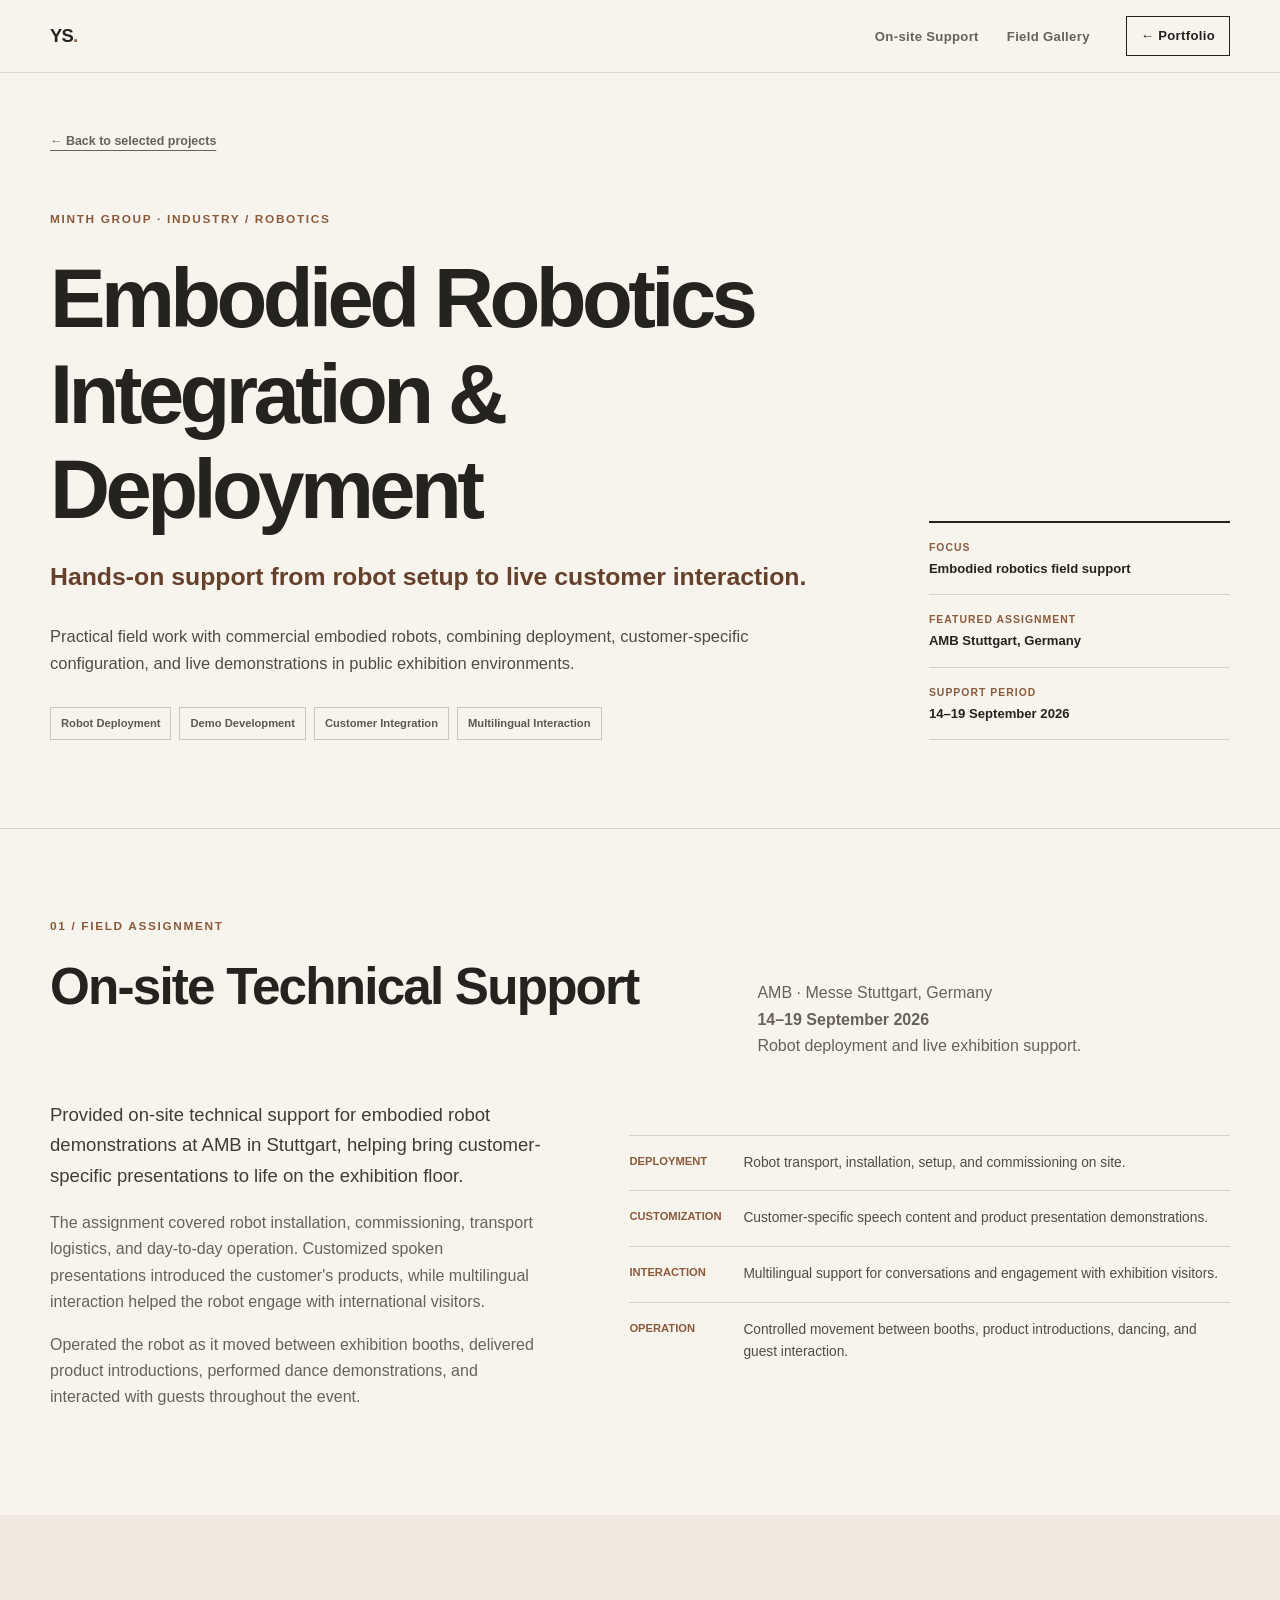
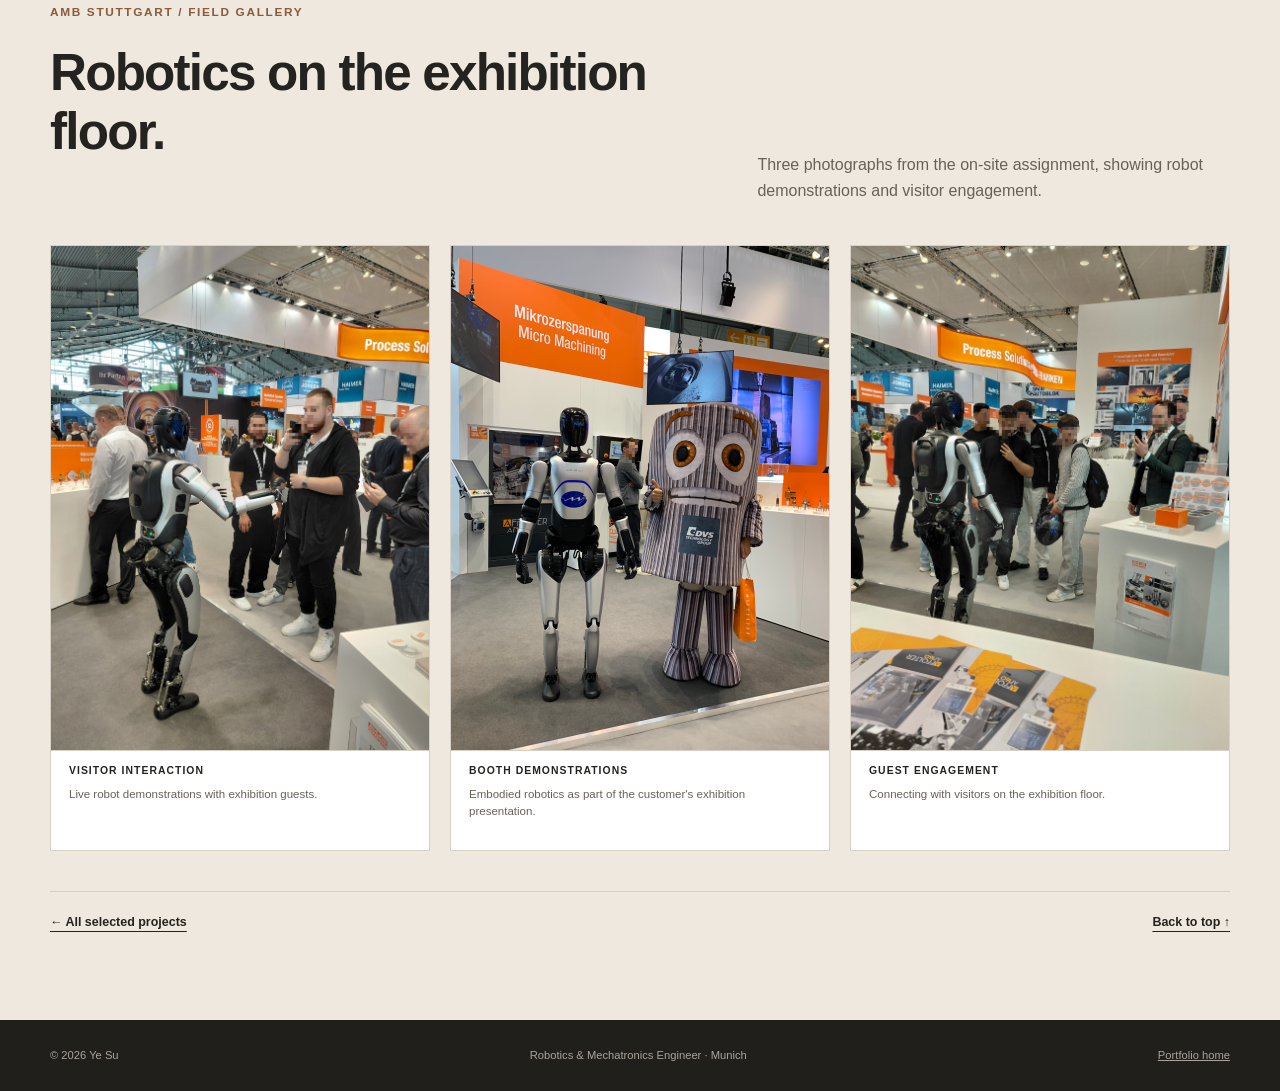
==== projects/embodied-robotics.html @ 5e982e30 "Add AMB Stuttgart robotics field support case study" ====
<!doctype html>
<html lang="en">
<head>
  <meta charset="utf-8">
  <meta name="viewport" content="width=device-width, initial-scale=1">
  <meta name="description" content="Ye Su's embodied robotics field work: on-site technical support at AMB Stuttgart, 14–19 September 2026, including robot setup, customized speech demonstrations, and multilingual visitor interaction.">
  <meta name="author" content="Ye Su">
  <meta name="theme-color" content="#f7f4ee">
  <meta property="og:title" content="Embodied Robotics Integration &amp; Deployment — Ye Su">
  <meta property="og:description" content="On-site technical support, customer-specific demonstrations, and multilingual visitor interaction at AMB Stuttgart 2026.">
  <meta property="og:type" content="article">
  <meta property="og:url" content="https://philippsu.github.io/projects/embodied-robotics.html">
  <meta property="og:image" content="https://philippsu.github.io/assets/projects/embodied-robotics/amb-visitor-interaction.jpg">
  <title>Embodied Robotics Integration &amp; Deployment — Ye Su</title>
  <link rel="stylesheet" href="../assets/css/style.css">
</head>
<body class="case-study robotics-study">
  <a class="skip-link" href="#main-content">Skip to main content</a>
  <header class="site-header">
    <div class="container nav-wrap">
      <a class="wordmark" href="../index.html" aria-label="Ye Su, home">YS<span>.</span></a>
      <nav aria-label="Project navigation"><ul class="nav-list case-nav">
        <li><a href="#on-site-support">On-site Support</a></li>
        <li><a href="#field-gallery">Field Gallery</a></li>
      </ul></nav>
      <a class="nav-cv back-link" href="../index.html#projects">← Portfolio</a>
    </div>
  </header>
  <main id="main-content">
    <section class="case-hero" id="top" aria-labelledby="case-title">
      <div class="container">
        <a class="case-back" href="../index.html#projects">← Back to selected projects</a>
        <div class="case-hero-grid">
          <div class="case-title-block">
            <p class="eyebrow">MINTH Group · Industry / Robotics</p>
            <h1 id="case-title">Embodied Robotics Integration &amp; Deployment</h1>
            <p class="case-subtitle">Hands-on support from robot setup to live customer interaction.</p>
            <p class="case-lede">Practical field work with commercial embodied robots, combining deployment, customer-specific configuration, and live demonstrations in public exhibition environments.</p>
            <ul class="case-tags" aria-label="Project disciplines"><li>Robot Deployment</li><li>Demo Development</li><li>Customer Integration</li><li>Multilingual Interaction</li></ul>
          </div>
          <dl class="case-meta">
            <div><dt>Focus</dt><dd>Embodied robotics field support</dd></div>
            <div><dt>Featured assignment</dt><dd>AMB Stuttgart, Germany</dd></div>
            <div><dt>Support period</dt><dd>14–19 September 2026</dd></div>
          </dl>
        </div>
      </div>
    </section>

    <!-- Add future field-work case sections here as further assignments are documented. -->
    <section class="case-section" id="on-site-support" aria-labelledby="support-title">
      <div class="container">
        <header class="case-section-heading">
          <div><p class="section-index">01 / Field Assignment</p><h2 id="support-title">On-site Technical Support</h2></div>
          <p>AMB · Messe Stuttgart, Germany<br><strong>14–19 September 2026</strong><br>Robot deployment and live exhibition support.</p>
        </header>
        <div class="case-two-column">
          <div class="case-copy">
            <p class="lead">Provided on-site technical support for embodied robot demonstrations at AMB in Stuttgart, helping bring customer-specific presentations to life on the exhibition floor.</p>
            <p>The assignment covered robot installation, commissioning, transport logistics, and day-to-day operation. Customized spoken presentations introduced the customer's products, while multilingual interaction helped the robot engage with international visitors.</p>
            <p>Operated the robot as it moved between exhibition booths, delivered product introductions, performed dance demonstrations, and interacted with guests throughout the event.</p>
          </div>
          <dl class="architecture-list robotics-responsibilities">
            <div><dt>Deployment</dt><dd>Robot transport, installation, setup, and commissioning on site.</dd></div>
            <div><dt>Customization</dt><dd>Customer-specific speech content and product presentation demonstrations.</dd></div>
            <div><dt>Interaction</dt><dd>Multilingual support for conversations and engagement with exhibition visitors.</dd></div>
            <div><dt>Operation</dt><dd>Controlled movement between booths, product introductions, dancing, and guest interaction.</dd></div>
          </dl>
        </div>
      </div>
    </section>

    <section class="case-section case-tinted" id="field-gallery" aria-labelledby="gallery-title">
      <div class="container">
        <header class="case-section-heading">
          <div><p class="section-index">AMB Stuttgart / Field Gallery</p><h2 id="gallery-title">Robotics on the exhibition floor.</h2></div>
          <p>Three photographs from the on-site assignment, showing robot demonstrations and visitor engagement.</p>
        </header>
        <div class="robotics-gallery">
          <figure class="case-image"><a href="../assets/projects/embodied-robotics/amb-visitor-interaction.jpg" aria-label="View full-size photograph of robot interaction with exhibition visitors"><img src="../assets/projects/embodied-robotics/amb-visitor-interaction.jpg" alt="Humanoid robot interacting with visitors at the AMB exhibition booth" width="3060" height="4080" loading="lazy"></a><figcaption><span>Visitor interaction</span>Live robot demonstrations with exhibition guests.</figcaption></figure>
          <figure class="case-image"><a href="../assets/projects/embodied-robotics/amb-booth-demo.jpg" aria-label="View full-size photograph of robot and exhibition mascot"><img src="../assets/projects/embodied-robotics/amb-booth-demo.jpg" alt="Humanoid robot alongside an exhibition mascot at the customer's booth" width="3024" height="4032" loading="lazy"></a><figcaption><span>Booth demonstrations</span>Embodied robotics as part of the customer's exhibition presentation.</figcaption></figure>
          <figure class="case-image"><a href="../assets/projects/embodied-robotics/amb-multilingual-interaction.jpg" aria-label="View full-size photograph of visitors gathered around the robot"><img src="../assets/projects/embodied-robotics/amb-multilingual-interaction.jpg" alt="Exhibition visitors gathered around a humanoid robot during an on-site demonstration" width="3060" height="4080" loading="lazy"></a><figcaption><span>Guest engagement</span>Connecting with visitors on the exhibition floor.</figcaption></figure>
        </div>
        <nav class="project-footer-nav" aria-label="Portfolio navigation"><a href="../index.html#projects">← All selected projects</a><a href="#top">Back to top ↑</a></nav>
      </div>
    </section>
  </main>
  <footer><div class="container"><p>© 2026 Ye Su</p><p>Robotics &amp; Mechatronics Engineer · Munich</p><a href="../index.html">Portfolio home</a></div></footer>
</body>
</html>
---- assets/css/style.css ----
:root{--paper:#f7f4ee;--tint:#eee8de;--ink:#25231f;--muted:#686159;--line:#d8d0c5;--accent:#8a5a3b;--accent-dark:#65402b;--dark:#282723;--white:#fffdf9;--max:1180px}
*{box-sizing:border-box}html{scroll-behavior:smooth}body{margin:0;background:var(--paper);color:var(--ink);font-family:Inter,ui-sans-serif,-apple-system,BlinkMacSystemFont,"Segoe UI",sans-serif;font-size:16px;line-height:1.65;-webkit-font-smoothing:antialiased}a{color:inherit}h1,h2,h3,p{margin-top:0}h1,h2,h3{line-height:1.15}h1,h2{letter-spacing:-.035em}.container{width:min(calc(100% - 48px),var(--max));margin-inline:auto}.skip-link{position:fixed;top:8px;left:8px;z-index:100;padding:10px 14px;background:var(--ink);color:#fff;transform:translateY(-150%)}.skip-link:focus{transform:none}.visually-hidden{position:absolute;width:1px;height:1px;padding:0;margin:-1px;overflow:hidden;clip:rect(0,0,0,0);white-space:nowrap;border:0}
.site-header{position:sticky;top:0;z-index:20;background:rgba(247,244,238,.94);border-bottom:1px solid rgba(216,208,197,.8);backdrop-filter:blur(12px)}.nav-wrap{min-height:72px;display:flex;align-items:center;gap:36px}.wordmark{font-weight:800;font-size:1.15rem;text-decoration:none;letter-spacing:-.04em}.wordmark span{color:var(--accent)}.nav-wrap nav{margin-left:auto}.nav-list{display:flex;gap:28px;margin:0;padding:0;list-style:none}.nav-list a,.nav-cv{font-size:.82rem;font-weight:650;text-decoration:none;letter-spacing:.025em}.nav-list a{color:var(--muted)}.nav-list a:hover,.nav-list a:focus-visible{color:var(--accent)}.nav-cv{padding:8px 14px;border:1px solid var(--ink)}.nav-cv:hover,.nav-cv:focus-visible{background:var(--ink);color:var(--white)}
.hero{padding:104px 0 94px;border-bottom:1px solid var(--line)}.hero-grid{display:grid;grid-template-columns:minmax(0,1.55fr) minmax(300px,.65fr);gap:80px;align-items:end}.eyebrow,.section-index{margin-bottom:22px;color:var(--accent);font-size:.74rem;font-weight:750;letter-spacing:.14em;text-transform:uppercase}.hero h1{margin-bottom:2px;font-size:clamp(4rem,8vw,7rem);font-weight:720}.hero-role{margin-bottom:22px;font-size:clamp(1.35rem,2.4vw,2rem);font-weight:520;letter-spacing:-.025em}.hero-topics{max-width:780px;margin-bottom:32px;color:var(--accent-dark);font-size:.92rem;font-weight:700}.hero-topics span{margin-inline:6px;color:#ad9f91}.hero-summary{max-width:775px;margin-bottom:15px;color:#49443e;font-size:1.03rem}.hero-summary.secondary{color:var(--muted)}.hero-actions{display:flex;align-items:center;flex-wrap:wrap;gap:12px 18px;margin-top:36px}.button{display:inline-flex;min-height:46px;align-items:center;padding:10px 18px;border:1px solid var(--ink);font-size:.85rem;font-weight:700;text-decoration:none;transition:.2s}.button:hover,.button:focus-visible{transform:translateY(-2px)}.button.primary{background:var(--ink);color:var(--white)}.button.primary:hover{background:var(--accent-dark);border-color:var(--accent-dark)}.text-link{color:var(--muted);font-size:.83rem;font-weight:700;text-underline-offset:5px}.text-link:hover{color:var(--accent)}
.hero-panel{padding:28px;background:var(--tint);border-top:3px solid var(--accent)}.panel-label{padding-bottom:14px;border-bottom:1px solid var(--line);color:var(--muted);font-size:.7rem;font-weight:750;letter-spacing:.12em;text-transform:uppercase}.focus-diagram{display:flex;align-items:center;justify-content:center;margin:32px 0 28px}.focus-node{width:86px;aspect-ratio:1;display:grid;place-items:center;padding:8px;border:1px solid #a99b8d;border-radius:50%;text-align:center;font-size:.68rem;font-weight:750;line-height:1.25;text-transform:uppercase}.focus-node.active{border-color:var(--accent);background:var(--accent);color:var(--white)}.focus-diagram i{width:20px;height:1px;background:#a99b8d}.hero-panel>p{color:var(--muted);font-size:.85rem}.quick-facts{margin:28px 0 0}.quick-facts div{display:grid;grid-template-columns:75px 1fr;padding:9px 0;border-top:1px solid var(--line);font-size:.76rem}.quick-facts dt{color:var(--muted)}.quick-facts dd{margin:0;font-weight:700}
.section{padding:100px 0}.tinted{background:var(--tint)}.split{display:grid;grid-template-columns:.8fr 1.2fr;gap:90px}.section h2,.contact h2{max-width:780px;margin-bottom:0;font-size:clamp(2rem,4vw,3.4rem);font-weight:650}.about-copy{max-width:680px}.about-copy p{margin-bottom:20px;color:#4d4841;font-size:1.1rem}.section-heading{display:grid;grid-template-columns:1.3fr .7fr;gap:60px;align-items:end;margin-bottom:52px}.section-heading>p{max-width:440px;margin-bottom:2px;color:var(--muted)}
.project-list{border-top:1px solid var(--line)}.project-card{display:grid;grid-template-columns:50px minmax(0,1.25fr) minmax(230px,.55fr);gap:28px;padding:42px 0;border-bottom:1px solid var(--line)}.project-number{color:var(--accent);font-family:ui-monospace,monospace;font-size:.75rem}.project-meta{display:flex;flex-wrap:wrap;gap:7px 18px;margin-bottom:17px;color:var(--muted);font-size:.72rem;font-weight:700;letter-spacing:.045em;text-transform:uppercase}.project-meta b{color:var(--accent-dark)}.project-meta b:before{content:"";display:inline-block;width:6px;height:6px;margin:0 7px 1px 0;border-radius:50%;background:var(--accent)}.project-card h3{max-width:690px;margin-bottom:18px;font-size:clamp(1.45rem,2.5vw,2rem);font-weight:650;letter-spacing:-.025em}.project-body>p:not(.project-meta):not(.platforms){max-width:720px;margin-bottom:12px;color:#575149;font-size:.92rem}.tags{display:flex;flex-wrap:wrap;gap:7px;margin:22px 0 24px;padding:0;list-style:none}.tags li{padding:4px 9px;border:1px solid #cfc5b9;color:#62594f;font-size:.68rem;font-weight:650}.platforms{margin-top:18px;color:var(--muted);font-size:.78rem}.platforms b{margin-right:8px;color:var(--ink);text-transform:uppercase}.project-link{display:inline-flex;align-items:center;gap:12px;color:#776f65;font-size:.78rem;font-weight:750;text-transform:uppercase}.project-link small{color:#988d81;font-size:.62rem;font-weight:550;text-transform:none}.project-visual{min-height:230px;align-self:stretch;display:flex;flex-direction:column;justify-content:flex-end;padding:22px;overflow:hidden;position:relative;background:#dad1c5;border:1px solid #cfc5b8}.project-visual:before,.project-visual:after{content:"";position:absolute;border:1px solid rgba(138,90,59,.35)}.ultrasound:before{width:180px;height:180px;top:-70px;right:-45px;border-radius:50%}.ultrasound:after{width:90px;height:140px;top:35px;right:50px;border-radius:50% 50% 35% 35%;transform:rotate(18deg)}.gripper:before{width:130px;height:130px;top:34px;right:40px;transform:rotate(45deg)}.gripper:after{width:56px;height:170px;top:-20px;right:82px;border-width:0 1px}.embodied:before{width:105px;height:160px;top:22px;right:55px;border-radius:50px 50px 18px 18px}.embodied:after{width:155px;height:50px;top:90px;right:31px;border-width:1px 0}.project-visual span,.project-visual small{z-index:1}.project-visual span{font-size:.68rem;font-weight:750;letter-spacing:.1em;text-transform:uppercase}.project-visual small{color:var(--muted)}.project-visual-image{padding:0;background:#fff;text-decoration:none;transition:border-color .2s,transform .2s}.project-visual-image:before,.project-visual-image:after{display:none}.project-visual-image img{position:absolute;inset:0 0 58px;width:100%;height:calc(100% - 58px);padding:8px 12px;object-fit:contain;background:#fff}.project-visual-image span,.project-visual-image small{width:100%;padding-inline:16px;background:#dad1c5}.project-visual-image span{padding-top:10px}.project-visual-image small{padding-bottom:10px}.project-visual-image:hover,.project-visual-image:focus-visible{border-color:var(--accent);transform:translateY(-2px)}.project-visual-static{transition:none}.project-visual-static:hover{border-color:#cfc5b8;transform:none}
.project-visual-slideshow img{opacity:0;animation:project-visual-cycle 10s infinite}.project-visual-slideshow img:first-of-type{opacity:1}.project-visual-slideshow img:nth-of-type(2){animation-delay:5s}@keyframes project-visual-cycle{0%,45%,100%{opacity:1}50%,95%{opacity:0}}@media(prefers-reduced-motion:reduce){.project-visual-slideshow img{animation:none;opacity:0}.project-visual-slideshow img:first-of-type{opacity:1}}
.timeline{margin-top:48px;border-top:1px solid var(--line)}.timeline article{display:grid;grid-template-columns:230px 1fr;gap:46px;padding:38px 0;border-bottom:1px solid var(--line)}.timeline time,.publication time{color:var(--accent);font-family:ui-monospace,monospace;font-size:.75rem}.timeline .org{margin-bottom:7px;color:var(--muted);font-size:.78rem;font-weight:750;letter-spacing:.04em;text-transform:uppercase}.timeline h3{margin-bottom:5px;font-size:1.35rem}.timeline .location{color:var(--muted);font-size:.78rem}.timeline article div>p:last-child{max-width:780px;margin-bottom:0;color:#575149}
.dark{background:var(--dark);color:var(--white)}.dark .section-index{color:#c79672}.dark .section-heading>p{color:#c9c2b8}.research-grid{display:grid;grid-template-columns:1fr 1fr .8fr;gap:16px}.research-grid article{min-height:300px;display:flex;flex-direction:column;padding:28px;border:1px solid #4b4943;background:#302f2a}.research-grid article>span{color:#c79672;font-family:ui-monospace,monospace;font-size:.76rem;font-weight:700;letter-spacing:.1em}.research-grid h3{margin:auto 0 14px;font-size:1.5rem}.research-grid p{color:#c9c2b8;font-size:.88rem}.research-grid ul{display:flex;flex-wrap:wrap;gap:5px 12px;margin:10px 0 0;padding:15px 0 0;border-top:1px solid #4b4943;list-style:none;color:#c79672;font-size:.67rem}.research-grid small{margin-top:14px;color:#9e988f}
.research-grid{grid-template-columns:repeat(3,1fr)}.research-grid article{min-height:340px}.research-grid .research-institution{min-height:48px;margin:9px 0 30px;color:#9e988f;font-size:.68rem;line-height:1.45}.research-grid h3{margin:0 0 14px}.research-grid ul{margin-top:auto}
.publication{display:grid;grid-template-columns:70px 1fr;gap:26px;padding-top:25px;border-top:2px solid var(--ink)}.publication p{margin-bottom:8px;color:var(--muted)}.publication h3{max-width:700px;margin-bottom:12px;font-size:1.45rem;font-weight:600}.publication a{color:var(--accent-dark);font-size:.85rem;font-weight:700;text-underline-offset:5px}.skills-grid{display:grid;grid-template-columns:repeat(2,1fr);margin-top:48px;border-top:1px solid var(--line);border-left:1px solid var(--line)}.skills-grid article{min-height:180px;padding:28px;border-right:1px solid var(--line);border-bottom:1px solid var(--line)}.skills-grid h3{margin-bottom:20px;color:var(--accent-dark);font-size:.92rem}.skills-grid p{max-width:470px;margin:0;color:#5d564e;font-size:.9rem;line-height:1.9}
.education-list{border-top:1px solid var(--line)}.education-list article{display:grid;grid-template-columns:145px 1fr;gap:22px;padding:28px 0;border-bottom:1px solid var(--line)}.education-list time{color:var(--accent);font-family:ui-monospace,monospace;font-size:.74rem}.education-list h3{margin-bottom:5px;font-size:1.1rem}.education-list p{margin:0;color:var(--muted);font-size:.85rem}.additional{padding-top:0}.additional-grid{display:grid;grid-template-columns:repeat(3,1fr);gap:24px}.additional-grid article{padding-top:24px;border-top:2px solid var(--ink)}.additional-grid h3{font-size:1rem}.additional-grid dl{margin:0}.additional-grid dl div{display:flex;justify-content:space-between;gap:20px;padding:8px 0;border-bottom:1px solid var(--line);font-size:.79rem}.additional-grid dd{margin:0;color:var(--muted);text-align:right}.additional-grid ul{margin:0;padding-left:18px;color:var(--muted);font-size:.82rem}.additional-grid li+li{margin-top:10px}.additional-grid p{color:var(--muted);font-size:.85rem}.additional-grid .activity-item+.activity-item{margin-top:18px}.additional-grid b{color:var(--accent-dark)}
.life-gallery{padding:18px 0 100px;background:var(--paper)}.life-gallery-heading{display:flex;justify-content:space-between;gap:40px;align-items:flex-end;margin-bottom:34px}.life-gallery-heading h2{max-width:720px;margin:0;font-size:clamp(1.8rem,3vw,2.65rem);font-weight:650;letter-spacing:-.035em}.gallery-controls{display:flex;flex:0 0 auto;gap:7px}.gallery-controls button{min-width:43px;height:43px;padding:0 13px;border:1px solid var(--line);background:transparent;color:var(--ink);font:inherit;font-size:.75rem;font-weight:700;cursor:pointer}.gallery-controls button:hover,.gallery-controls button:focus-visible{border-color:var(--accent);color:var(--accent-dark)}.gallery-viewport{overflow:hidden;touch-action:pan-y}.gallery-track{--gallery-gap:16px;display:flex;gap:var(--gallery-gap);will-change:transform}.gallery-slide{flex:0 0 calc((100% - (var(--gallery-gap) * 2))/3);margin:0;border:1px solid var(--line);background:#ddd5c9;overflow:hidden}.gallery-slide img{display:block;width:100%;height:300px;object-fit:cover}.gallery-slide--document img{padding:18px;object-fit:contain;background:#eee9e1}.gallery-slide figcaption{min-height:76px;padding:15px 17px;color:var(--muted);font-size:.76rem}.gallery-slide figcaption span{display:block;margin-bottom:3px;color:var(--accent-dark);font-size:.64rem;font-weight:750;letter-spacing:.08em;text-transform:uppercase}
@media(max-width:900px){.gallery-slide{flex-basis:calc((100% - var(--gallery-gap))/2)}}
@media(max-width:620px){.life-gallery{padding:0 0 70px}.life-gallery-heading{display:block;margin-bottom:24px}.gallery-controls{margin-top:22px}.gallery-slide{flex-basis:100%}.gallery-slide img{height:270px}}
.contact{padding:100px 0;background:var(--accent-dark);color:var(--white)}.contact .section-index{color:#e0b99c}.contact-grid{display:grid;grid-template-columns:1fr 1fr;gap:100px}.contact-grid>div:first-child>p:last-child{max-width:500px;margin-top:26px;color:#dbcfc6}.contact-links{border-top:1px solid rgba(255,255,255,.35)}.contact-links a{display:grid;grid-template-columns:120px 1fr 20px;gap:18px;align-items:center;padding:18px 0;border-bottom:1px solid rgba(255,255,255,.25);text-decoration:none}.contact-links a:hover strong{text-decoration:underline;text-underline-offset:5px}.contact-links span{color:#dfcbbd;font-size:.7rem;text-transform:uppercase}.contact-links strong{font-size:.9rem}.contact-links>p{margin:24px 0 0;color:#dfcbbd;font-size:.8rem}footer{padding:26px 0;background:#211f1c;color:#aaa39a}footer .container{display:flex;justify-content:space-between;gap:24px}footer p,footer a{margin:0;font-size:.7rem}
:focus-visible{outline:3px solid #c98658;outline-offset:4px}@media(prefers-reduced-motion:reduce){html{scroll-behavior:auto}*,*:before,*:after{transition-duration:.01ms!important}}
@media(max-width:900px){.nav-list{display:none}.nav-wrap nav{margin-left:auto}.hero{padding-top:76px}.hero-grid,.split,.section-heading,.contact-grid{grid-template-columns:1fr;gap:42px}.hero-panel{max-width:580px}.project-card{grid-template-columns:38px 1fr}.project-visual{grid-column:2;min-height:190px}.research-grid{grid-template-columns:1fr 1fr}.additional-grid{grid-template-columns:1fr 1fr}}
@media(max-width:620px){.container{width:min(calc(100% - 32px),var(--max))}.site-header{position:static}.nav-wrap{min-height:62px;gap:16px}.nav-cv{margin-left:auto}.hero,.section,.contact{padding:70px 0}.hero h1{font-size:3.65rem}.hero-role{font-size:1.3rem}.hero-topics{line-height:1.8}.hero-actions{align-items:stretch}.hero-actions .button{width:100%;justify-content:center}.text-link{margin:5px 6px 0 0}.focus-node{width:76px;font-size:.6rem}.section h2,.contact h2{font-size:2.25rem}.project-card{grid-template-columns:1fr;gap:16px;padding:34px 0}.project-visual{grid-column:1;min-height:175px}.timeline article{grid-template-columns:1fr;gap:14px}.research-grid,.skills-grid,.additional-grid{grid-template-columns:1fr}.research-grid .research-institution{min-height:0}.publication{grid-template-columns:1fr;gap:12px}.education-list article{grid-template-columns:1fr;gap:9px}.contact-links a{grid-template-columns:90px 1fr 18px}footer .container{flex-direction:column;gap:6px}}

/* Robotics field assignments */
.robotics-responsibilities{margin-top:0}.robotics-responsibilities div{grid-template-columns:110px 1fr}.robotics-gallery{display:grid;grid-template-columns:repeat(3,minmax(0,1fr));gap:20px}.robotics-gallery figure{min-width:0}.robotics-gallery a{display:block}.robotics-gallery a:hover img{filter:brightness(.96)}.robotics-gallery figcaption{min-height:100px}
@media(max-width:900px){.robotics-gallery{gap:12px}}
@media(max-width:620px){.robotics-gallery{grid-template-columns:1fr;gap:24px}.robotics-gallery figcaption{min-height:0}.robotics-responsibilities div{grid-template-columns:95px 1fr;gap:14px}}

/* Project case study */
.project-link.active-link{color:var(--accent-dark);text-decoration:none;transition:color .2s}.project-link.active-link:hover,.project-link.active-link:focus-visible{color:var(--ink);text-decoration:underline;text-underline-offset:5px}.case-study h2{font-size:clamp(2rem,4vw,3.35rem);font-weight:650}.case-study img{display:block;width:100%;height:auto}.back-link{white-space:nowrap}.case-back{display:inline-block;margin-bottom:58px;color:var(--muted);font-size:.78rem;font-weight:700;text-underline-offset:5px}.case-back:hover{color:var(--accent)}
.case-hero{padding:54px 0 88px;border-bottom:1px solid var(--line)}.case-hero-grid{display:grid;grid-template-columns:minmax(0,1.45fr) minmax(260px,.55fr);gap:85px;align-items:end}.case-title-block h1{max-width:900px;margin:0 0 22px;font-size:clamp(3rem,6.5vw,6.2rem);font-weight:680;letter-spacing:-.055em}.case-subtitle{max-width:850px;margin-bottom:28px;color:var(--accent-dark);font-size:clamp(1.15rem,2vw,1.55rem);font-weight:570;line-height:1.4}.case-lede{max-width:780px;color:#514b44;font-size:1.03rem}.case-tags{display:flex;flex-wrap:wrap;gap:8px;margin:30px 0 0;padding:0;list-style:none}.case-tags li{padding:6px 10px;border:1px solid #cfc5b9;color:#5e574f;font-size:.7rem;font-weight:700}.case-meta{margin:0;border-top:2px solid var(--ink)}.case-meta div{padding:16px 0;border-bottom:1px solid var(--line)}.case-meta dt{margin-bottom:3px;color:var(--accent);font-size:.65rem;font-weight:750;letter-spacing:.1em;text-transform:uppercase}.case-meta dd{margin:0;font-size:.82rem;font-weight:600;line-height:1.45}.hero-figure{margin:68px 0 0;display:grid;grid-template-columns:minmax(0,1fr) 240px;background:#fff;border:1px solid var(--line)}.hero-figure img{max-height:720px;object-fit:contain;padding:18px}.hero-figure figcaption,.case-image figcaption{color:var(--muted);font-size:.72rem;line-height:1.55}.hero-figure figcaption{display:flex;flex-direction:column;justify-content:flex-end;padding:28px;border-left:1px solid var(--line)}.hero-figure figcaption span,.case-image figcaption span{display:block;margin-bottom:7px;color:var(--ink);font-size:.65rem;font-weight:750;letter-spacing:.1em;text-transform:uppercase}
.case-section{padding:88px 0}.case-tinted{background:var(--tint)}.case-two-column{display:grid;grid-template-columns:.9fr 1.1fr;gap:88px}.case-copy{max-width:690px}.case-copy .lead{color:#403b35;font-size:1.16rem}.case-copy>p:not(.lead){color:var(--muted)}.design-objectives{display:grid;grid-template-columns:repeat(3,1fr);gap:10px;margin-top:32px}.design-objectives div{padding:18px;border-top:2px solid var(--accent);background:var(--tint)}.design-objectives span{color:var(--accent);font-family:ui-monospace,monospace;font-size:.68rem}.design-objectives p{margin:18px 0 0;color:var(--muted);font-size:.75rem}.design-objectives b{color:var(--ink);font-size:.82rem}.case-section-heading{display:grid;grid-template-columns:1.15fr .85fr;gap:68px;align-items:end;margin-bottom:40px}.case-section-heading>p{max-width:500px;margin-bottom:0;color:var(--muted)}.case-image{margin:0;background:#fff;border:1px solid var(--line)}.case-image img{object-fit:contain}.case-image figcaption{padding:12px 18px;border-top:1px solid var(--line)}.wide-image img{max-height:720px}.iteration-flow{display:flex;align-items:center;justify-content:center;gap:18px;margin-top:22px;color:var(--accent-dark);font-size:.7rem;font-weight:750;letter-spacing:.06em;text-transform:uppercase}.iteration-flow i{color:#a99b8d;font-style:normal}
.case-feature-grid{display:grid;grid-template-columns:minmax(0,1.05fr) minmax(330px,.75fr);gap:80px;align-items:center}.feature-visual img{min-height:510px}.feature-copy>p:not(.section-index){color:var(--muted);font-size:1.02rem}.architecture-list{margin:35px 0 0}.architecture-list div{display:grid;grid-template-columns:90px 1fr;gap:24px;padding:16px 0;border-top:1px solid var(--line)}.architecture-list dt{color:var(--accent);font-size:.7rem;font-weight:750;text-transform:uppercase}.architecture-list dd{margin:0;color:#514b44;font-size:.86rem}
.analysis-section{background:#f1ede5}.analysis-section .case-section-heading{margin-bottom:32px}.analysis-models{display:grid;grid-template-columns:repeat(3,1fr);gap:12px;margin-bottom:34px}.analysis-models figure{min-width:0;margin:0;background:#fff;border:1px solid var(--line)}.analysis-models img{width:100%;aspect-ratio:1.9;object-fit:contain}.analysis-models figcaption{display:grid;grid-template-columns:24px 1fr;gap:8px;align-items:start;padding:11px 13px;border-top:1px solid var(--line)}.analysis-models figcaption>span{color:var(--accent);font-family:ui-monospace,monospace;font-size:.65rem}.analysis-models figcaption div{display:flex;flex-direction:column}.analysis-models figcaption b{font-size:.72rem}.analysis-models figcaption small{color:var(--muted);font-size:.64rem}.analysis-grid{display:grid;grid-template-columns:minmax(300px,.95fr) minmax(0,1.05fr);gap:32px;align-items:start}.analysis-notes article{display:grid;grid-template-columns:30px 1fr;gap:12px;padding:14px 0;border-top:1px solid var(--line)}.analysis-notes article>span{color:var(--accent);font-family:ui-monospace,monospace;font-size:.68rem}.analysis-notes h3{margin-bottom:5px;font-size:1rem}.analysis-notes p{margin:0;color:var(--muted);font-size:.82rem}.geometry-callout{display:grid;grid-template-columns:1fr auto auto;gap:18px;align-items:end;margin-top:18px;padding:18px 20px;background:var(--accent-dark);color:#fff}.geometry-callout span{color:#dfcbbd;font-size:.68rem;text-transform:uppercase}.geometry-callout strong{font-size:1.1rem}.analysis-image{max-width:620px}.analysis-image img{max-height:500px}.analysis-image figcaption{padding-block:10px}
.case-dark{background:var(--dark);color:var(--white)}.case-dark .section-index{color:#c79672}.manufacturing-grid{display:grid;grid-template-columns:.72fr 1.28fr;gap:64px;align-items:start}.manufacturing-grid>div:first-child>p:last-child{max-width:540px;color:#c9c2b8}.manufacturing-evidence{display:grid;grid-template-columns:minmax(260px,.9fr) minmax(300px,1.1fr);border:1px solid #4b4943}.manufacturing-gallery{min-width:0;display:grid;grid-template-rows:1fr 1fr;background:#1f1e1b}.manufacturing-image{min-width:0;margin:0;display:grid;grid-template-rows:minmax(0,1fr) auto;background:#1f1e1b}.manufacturing-image+.manufacturing-image{border-top:1px solid #4b4943}.manufacturing-image img{width:100%;height:100%;min-height:0;object-fit:contain;background:#f0f0ef}.manufacturing-image figcaption{padding:9px 12px;border-top:1px solid #4b4943;color:#a9a299;font-size:.64rem}.dimension-cards{display:grid;grid-template-columns:1fr 1fr;border-left:1px solid #4b4943}.dimension-cards article{min-height:160px;display:flex;flex-direction:column;justify-content:space-between;padding:22px;border-right:1px solid #4b4943;border-bottom:1px solid #4b4943}.dimension-cards article:nth-last-child(-n+2){border-bottom:0}.dimension-cards strong{color:#d5a582;font-size:2.55rem;font-weight:580;letter-spacing:-.04em}.dimension-cards strong small{font-size:.8rem;letter-spacing:0}.dimension-cards span{color:#c9c2b8;font-size:.75rem}.process-strip{display:flex;align-items:center;justify-content:space-between;gap:24px;margin-top:36px;padding-top:20px;border-top:1px solid #4b4943;color:#c9c2b8;font-size:.7rem;font-weight:700;letter-spacing:.05em;text-transform:uppercase}.process-strip i{flex:1;height:1px;background:#5e5a52}
.validation-layout{display:grid;grid-template-columns:.9fr 1.1fr;gap:38px;align-items:start}.validation-media{display:grid;grid-template-columns:1fr 1fr;gap:12px;align-items:start}.validation-media .case-image{min-width:0}.validation-media .case-image img{width:100%;height:390px;object-fit:contain;background:#eee}.validation-media .case-image figcaption{min-height:91px;padding:11px 13px}.result-grid{display:grid;grid-template-columns:1fr 1fr;border-top:1px solid var(--line);border-left:1px solid var(--line)}.result-grid article{min-height:190px;display:flex;flex-direction:column;justify-content:space-between;padding:26px;border-right:1px solid var(--line);border-bottom:1px solid var(--line)}.result-grid strong{color:var(--accent-dark);font-size:clamp(2.2rem,4vw,4rem);font-weight:620;letter-spacing:-.05em}.result-grid strong small{font-size:.9rem;letter-spacing:0}.result-grid p{max-width:220px;margin:0;color:var(--muted);font-size:.78rem}.result-grid .wide-result{grid-column:1/-1;min-height:160px}.gallery-section{background:var(--tint)}.gallery-image img{max-height:860px}.publication-section{padding-bottom:70px}.case-publication{display:grid;grid-template-columns:240px 1fr;gap:55px;padding:40px;border:1px solid var(--line);border-top:3px solid var(--accent);background:#fff}.publication-volume{display:flex;flex-direction:column;padding-right:40px;border-right:1px solid var(--line)}.publication-volume span{color:var(--accent);font-size:.7rem;font-weight:750;letter-spacing:.1em;text-transform:uppercase}.publication-volume strong{margin-top:auto;font-size:4rem;font-weight:600;letter-spacing:-.05em}.publication-volume small{color:var(--muted)}.publication-label{color:var(--accent);font-size:.67rem;font-weight:750;letter-spacing:.1em;text-transform:uppercase}.case-publication h2{max-width:820px;margin-bottom:18px;font-size:clamp(1.6rem,3vw,2.6rem)}.publication-authors{margin-bottom:30px;color:var(--muted)}.doi-button{width:max-content}.project-footer-nav{display:flex;justify-content:space-between;margin-top:40px;padding-top:20px;border-top:1px solid var(--line)}.project-footer-nav a{font-size:.78rem;font-weight:700;text-underline-offset:5px}
@media(max-width:900px){.case-nav{display:none}.case-hero-grid,.case-two-column,.case-section-heading,.case-feature-grid,.analysis-grid,.manufacturing-grid,.validation-layout{grid-template-columns:1fr;gap:38px}.case-hero{padding-top:42px}.case-back{margin-bottom:40px}.case-meta{max-width:620px}.hero-figure{grid-template-columns:1fr}.hero-figure figcaption{border-top:1px solid var(--line);border-left:0}.case-section{padding:72px 0}.feature-visual{order:2}.feature-copy{order:1}.feature-visual img{min-height:0}.analysis-models{grid-template-columns:1fr 1fr}.analysis-models figure:last-child{grid-column:1/-1}.analysis-models figure:last-child img{max-height:330px}.manufacturing-evidence{grid-template-columns:minmax(250px,.9fr) minmax(300px,1.1fr)}.publication-volume{padding-right:24px}.case-publication{grid-template-columns:180px 1fr}}
@media(max-width:620px){.case-hero{padding:32px 0 58px}.case-title-block h1{font-size:3.05rem}.case-subtitle{font-size:1.1rem}.case-tags{gap:6px}.hero-figure{margin-top:40px}.hero-figure img{padding:8px}.case-section{padding:58px 0}.case-section-heading{margin-bottom:30px}.design-objectives{grid-template-columns:1fr}.iteration-flow{justify-content:flex-start;flex-wrap:wrap;gap:10px}.architecture-list div{grid-template-columns:72px 1fr;gap:15px}.analysis-models{grid-template-columns:1fr}.analysis-models figure:last-child{grid-column:auto}.analysis-models img,.analysis-models figure:last-child img{max-height:none}.geometry-callout{grid-template-columns:1fr 1fr}.geometry-callout span{grid-column:1/-1}.manufacturing-evidence{grid-template-columns:1fr}.manufacturing-gallery{grid-template-rows:auto}.manufacturing-image img{height:auto;max-height:260px}.dimension-cards{grid-template-columns:1fr 1fr;border-left:0;border-top:1px solid #4b4943}.dimension-cards article{min-height:130px;padding:18px}.dimension-cards strong{font-size:2.15rem}.process-strip{align-items:flex-start;flex-direction:column}.process-strip i{width:40px;flex:none}.validation-media{grid-template-columns:1fr}.validation-media .case-image img{height:auto;max-height:420px}.validation-media .case-image figcaption{min-height:0}.result-grid{grid-template-columns:1fr}.result-grid article{min-height:150px}.result-grid .wide-result{grid-column:auto}.case-publication{grid-template-columns:1fr;padding:25px}.publication-volume{min-height:150px;padding:0 0 22px;border-right:0;border-bottom:1px solid var(--line)}.publication-volume strong{margin-top:20px}.doi-button{width:100%;justify-content:center}.project-footer-nav{align-items:flex-start;flex-direction:column;gap:14px}.back-link{font-size:.72rem}}

@media print{
  @page{margin:14mm}
  html{scroll-behavior:auto}
  body,.case-study{background:#fff;color:#1f1f1f;font-size:9.5pt;line-height:1.4}
  .skip-link,.site-header,.case-back,.project-footer-nav,footer{display:none!important}
  a[href]::after{content:none!important}
  .container{width:100%;max-width:none}
  .case-hero{padding:0 0 20pt}.case-hero-grid{grid-template-columns:1.45fr .55fr;gap:28pt}.case-title-block h1{font-size:34pt}.case-subtitle{font-size:14pt}.case-lede{font-size:10pt}.case-tags{margin-top:14pt}.case-meta div{padding:7pt 0}.hero-figure{margin-top:20pt;grid-template-columns:1fr 150pt}.hero-figure img{max-height:330pt}
  .case-section{padding:22pt 0;break-inside:auto}.case-section-heading{gap:28pt;margin-bottom:16pt}.case-section h2{font-size:22pt}.section-index{margin-bottom:8pt}.case-two-column{gap:32pt}.design-objectives{margin-top:14pt}.design-objectives p{margin-top:8pt}
  .case-image,.case-publication,.dimension-cards,.result-grid,.design-objectives,.architecture-list,.analysis-grid,.manufacturing-evidence{break-inside:avoid}
  .wide-image img,.gallery-image img{max-height:390pt}.case-image figcaption{padding:6pt 8pt}.iteration-flow{margin-top:10pt}
  .case-feature-grid{gap:28pt}.feature-visual img{min-height:0;max-height:330pt}.architecture-list{margin-top:14pt}.architecture-list div{padding:7pt 0}
  .analysis-section .case-section-heading{margin-bottom:12pt}.analysis-models{gap:6pt;margin-bottom:14pt}.analysis-models figcaption{padding:5pt}.analysis-models img{max-height:120pt}.analysis-grid{grid-template-columns:.9fr 1.1fr;gap:20pt}.analysis-notes article{padding:7pt 0}.geometry-callout{margin-top:9pt;padding:10pt}.analysis-image img{max-height:300pt}
  .manufacturing-grid{grid-template-columns:.7fr 1.3fr;gap:26pt}.manufacturing-evidence{grid-template-columns:.9fr 1.1fr}.manufacturing-image img{max-height:125pt}.dimension-cards article{min-height:110pt;padding:12pt}.dimension-cards strong{font-size:24pt}.process-strip{margin-top:14pt;padding-top:9pt}
  .validation-layout{grid-template-columns:.9fr 1.1fr;gap:18pt}.validation-media{gap:6pt}.validation-media .case-image img{height:230pt}.validation-media .case-image figcaption{min-height:50pt;padding:6pt}.result-grid article{min-height:95pt;padding:12pt}.result-grid strong{font-size:28pt}.result-grid .wide-result{min-height:75pt}
  .case-publication{grid-template-columns:160pt 1fr;gap:24pt;padding:18pt}.publication-volume strong{font-size:34pt}.doi-button{padding:7pt 10pt}
}
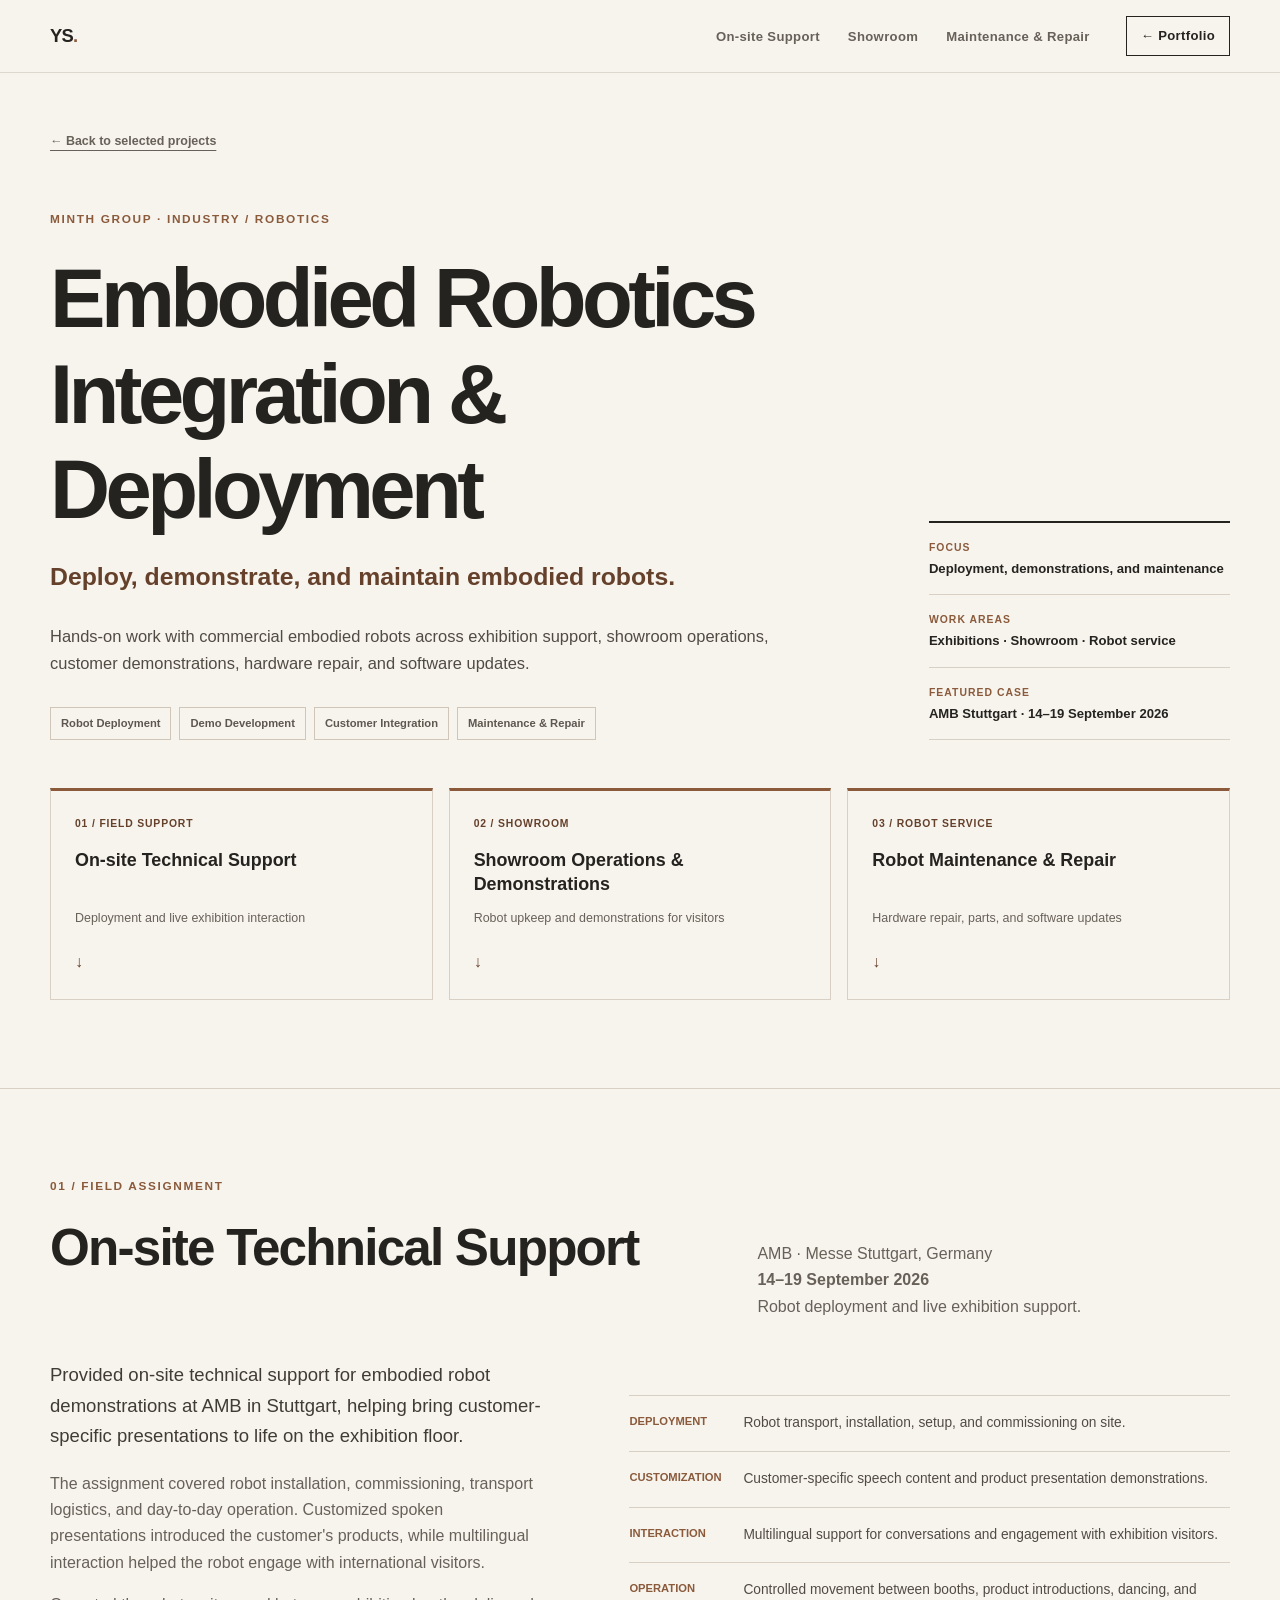
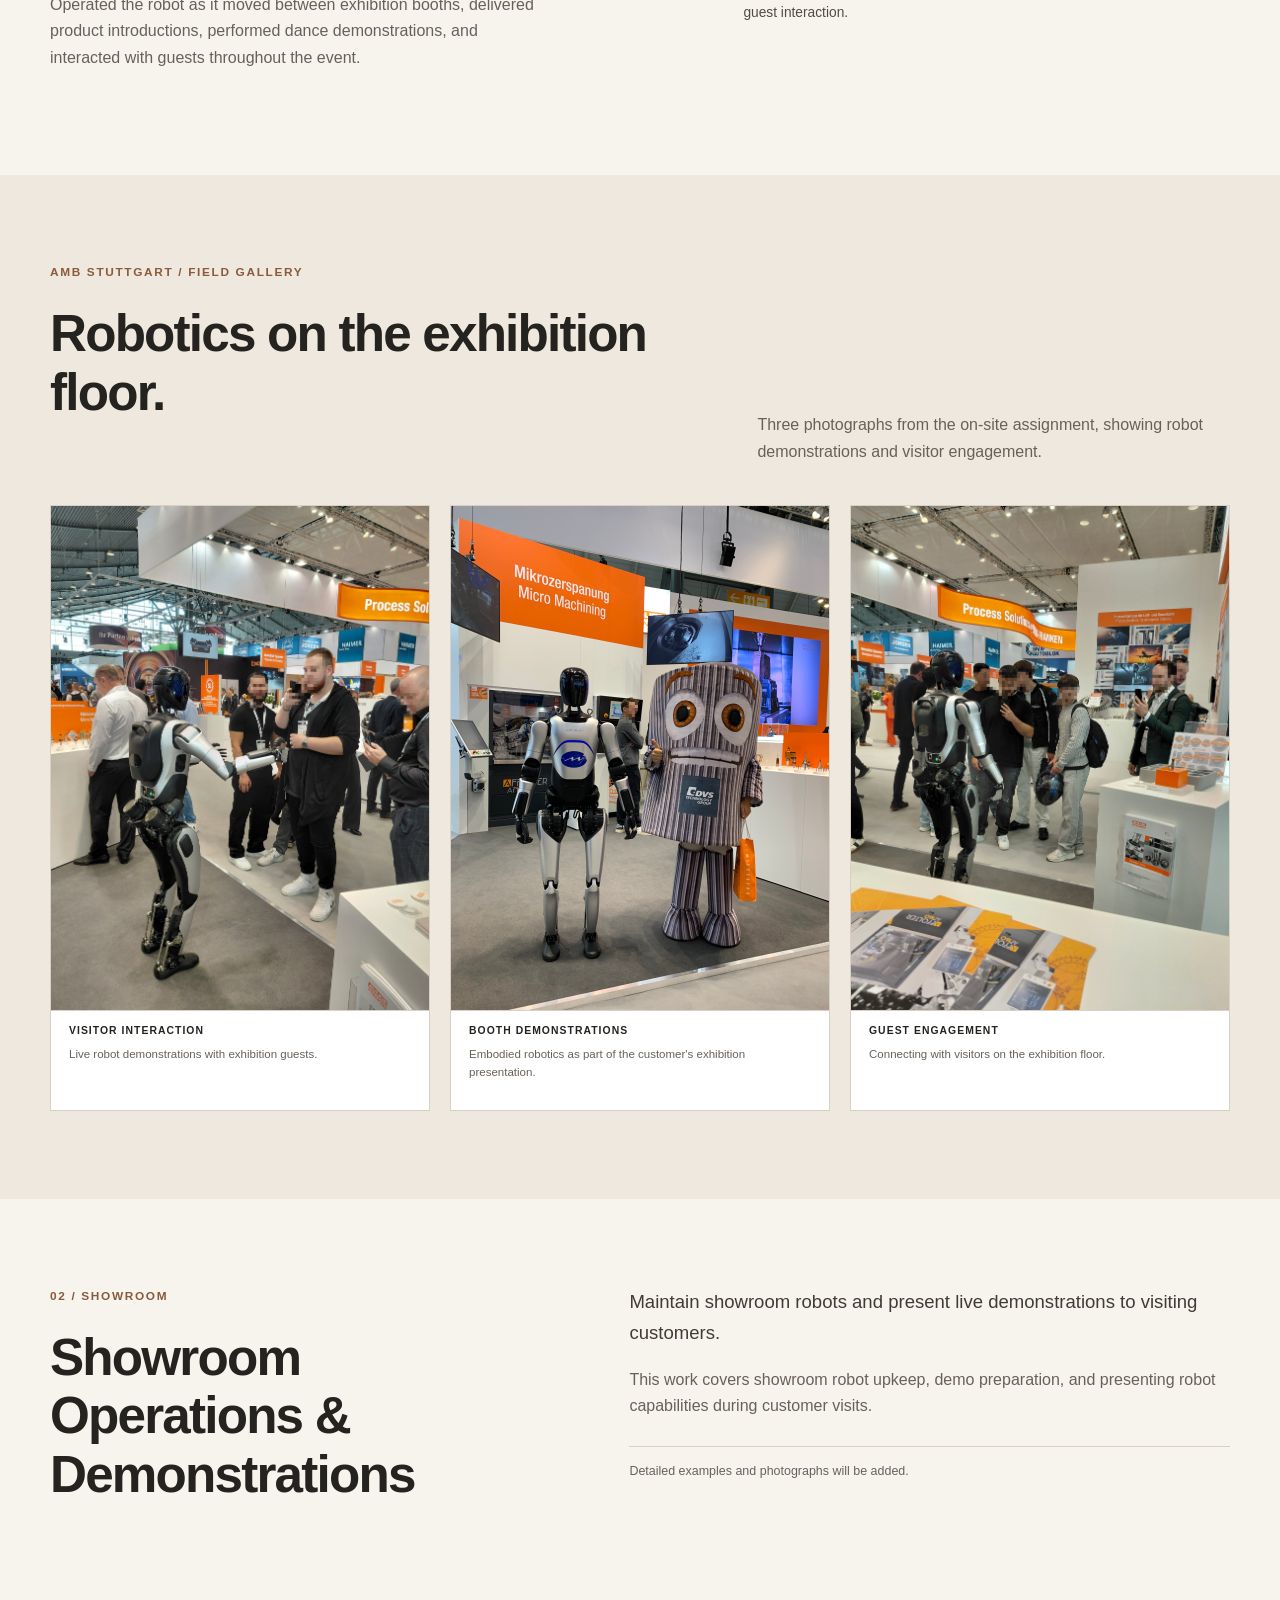
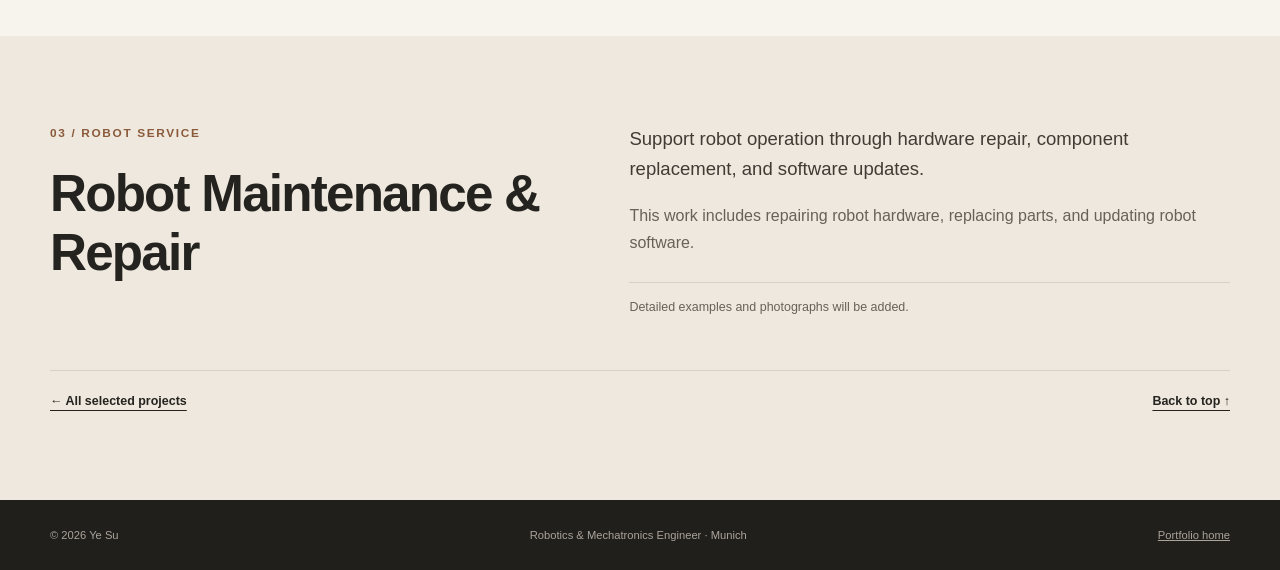
==== commit 733ed051: "Organize robotics project into three work areas" ====
--- a/projects/embodied-robotics.html
+++ b/projects/embodied-robotics.html
@@ -3,11 +3,11 @@
 <head>
   <meta charset="utf-8">
   <meta name="viewport" content="width=device-width, initial-scale=1">
-  <meta name="description" content="Ye Su's embodied robotics field work: on-site technical support at AMB Stuttgart, 14–19 September 2026, including robot setup, customized speech demonstrations, and multilingual visitor interaction.">
+  <meta name="description" content="Ye Su's embodied robotics work across on-site technical support, showroom operations and demonstrations, and robot maintenance and repair. Featuring AMB Stuttgart 2026.">
   <meta name="author" content="Ye Su">
   <meta name="theme-color" content="#f7f4ee">
   <meta property="og:title" content="Embodied Robotics Integration &amp; Deployment — Ye Su">
-  <meta property="og:description" content="On-site technical support, customer-specific demonstrations, and multilingual visitor interaction at AMB Stuttgart 2026.">
+  <meta property="og:description" content="On-site technical support, showroom demonstrations, and robot maintenance and repair. Featuring field work at AMB Stuttgart 2026.">
   <meta property="og:type" content="article">
   <meta property="og:url" content="https://philippsu.github.io/projects/embodied-robotics.html">
   <meta property="og:image" content="https://philippsu.github.io/assets/projects/embodied-robotics/amb-visitor-interaction.jpg">
@@ -21,7 +21,8 @@
       <a class="wordmark" href="../index.html" aria-label="Ye Su, home">YS<span>.</span></a>
       <nav aria-label="Project navigation"><ul class="nav-list case-nav">
         <li><a href="#on-site-support">On-site Support</a></li>
-        <li><a href="#field-gallery">Field Gallery</a></li>
+        <li><a href="#showroom">Showroom</a></li>
+        <li><a href="#maintenance">Maintenance &amp; Repair</a></li>
       </ul></nav>
       <a class="nav-cv back-link" href="../index.html#projects">← Portfolio</a>
     </div>
@@ -34,20 +35,25 @@
           <div class="case-title-block">
             <p class="eyebrow">MINTH Group · Industry / Robotics</p>
             <h1 id="case-title">Embodied Robotics Integration &amp; Deployment</h1>
-            <p class="case-subtitle">Hands-on support from robot setup to live customer interaction.</p>
-            <p class="case-lede">Practical field work with commercial embodied robots, combining deployment, customer-specific configuration, and live demonstrations in public exhibition environments.</p>
-            <ul class="case-tags" aria-label="Project disciplines"><li>Robot Deployment</li><li>Demo Development</li><li>Customer Integration</li><li>Multilingual Interaction</li></ul>
+            <p class="case-subtitle">Deploy, demonstrate, and maintain embodied robots.</p>
+            <p class="case-lede">Hands-on work with commercial embodied robots across exhibition support, showroom operations, customer demonstrations, hardware repair, and software updates.</p>
+            <ul class="case-tags" aria-label="Project disciplines"><li>Robot Deployment</li><li>Demo Development</li><li>Customer Integration</li><li>Maintenance &amp; Repair</li></ul>
           </div>
           <dl class="case-meta">
-            <div><dt>Focus</dt><dd>Embodied robotics field support</dd></div>
-            <div><dt>Featured assignment</dt><dd>AMB Stuttgart, Germany</dd></div>
-            <div><dt>Support period</dt><dd>14–19 September 2026</dd></div>
+            <div><dt>Focus</dt><dd>Deployment, demonstrations, and maintenance</dd></div>
+            <div><dt>Work areas</dt><dd>Exhibitions · Showroom · Robot service</dd></div>
+            <div><dt>Featured case</dt><dd>AMB Stuttgart · 14–19 September 2026</dd></div>
           </dl>
         </div>
+        <nav class="robotics-area-nav" aria-label="Explore robotics work areas">
+          <a href="#on-site-support"><span>01 / Field Support</span><strong>On-site Technical Support</strong><small>Deployment and live exhibition interaction</small><b aria-hidden="true">↓</b></a>
+          <a href="#showroom"><span>02 / Showroom</span><strong>Showroom Operations &amp; Demonstrations</strong><small>Robot upkeep and demonstrations for visitors</small><b aria-hidden="true">↓</b></a>
+          <a href="#maintenance"><span>03 / Robot Service</span><strong>Robot Maintenance &amp; Repair</strong><small>Hardware repair, parts, and software updates</small><b aria-hidden="true">↓</b></a>
+        </nav>
       </div>
     </section>
 
-    <!-- Add future field-work case sections here as further assignments are documented. -->
+    <!-- Add further on-site assignments within this work area as they are documented. -->
     <section class="case-section" id="on-site-support" aria-labelledby="support-title">
       <div class="container">
         <header class="case-section-heading">
@@ -81,6 +87,32 @@
           <figure class="case-image"><a href="../assets/projects/embodied-robotics/amb-booth-demo.jpg" aria-label="View full-size photograph of robot and exhibition mascot"><img src="../assets/projects/embodied-robotics/amb-booth-demo.jpg" alt="Humanoid robot alongside an exhibition mascot at the customer's booth" width="3024" height="4032" loading="lazy"></a><figcaption><span>Booth demonstrations</span>Embodied robotics as part of the customer's exhibition presentation.</figcaption></figure>
           <figure class="case-image"><a href="../assets/projects/embodied-robotics/amb-multilingual-interaction.jpg" aria-label="View full-size photograph of visitors gathered around the robot"><img src="../assets/projects/embodied-robotics/amb-multilingual-interaction.jpg" alt="Exhibition visitors gathered around a humanoid robot during an on-site demonstration" width="3060" height="4080" loading="lazy"></a><figcaption><span>Guest engagement</span>Connecting with visitors on the exhibition floor.</figcaption></figure>
         </div>
+      </div>
+    </section>
+
+    <section class="case-section" id="showroom" aria-labelledby="showroom-title">
+      <div class="container case-two-column">
+        <div><p class="section-index">02 / Showroom</p><h2 id="showroom-title">Showroom Operations &amp; Demonstrations</h2></div>
+        <div class="case-copy">
+          <p class="lead">Maintain showroom robots and present live demonstrations to visiting customers.</p>
+          <p>This work covers showroom robot upkeep, demo preparation, and presenting robot capabilities during customer visits.</p>
+          <p class="robotics-detail-note">Detailed examples and photographs will be added.</p>
+          <!-- Add showroom assignments and their photographs here. -->
+        </div>
+      </div>
+    </section>
+
+    <section class="case-section case-tinted" id="maintenance" aria-labelledby="maintenance-title">
+      <div class="container">
+        <div class="case-two-column">
+          <div><p class="section-index">03 / Robot Service</p><h2 id="maintenance-title">Robot Maintenance &amp; Repair</h2></div>
+          <div class="case-copy">
+            <p class="lead">Support robot operation through hardware repair, component replacement, and software updates.</p>
+            <p>This work includes repairing robot hardware, replacing parts, and updating robot software.</p>
+            <p class="robotics-detail-note">Detailed examples and photographs will be added.</p>
+            <!-- Add documented repairs, component replacements, and software updates here. -->
+          </div>
+        </div>
         <nav class="project-footer-nav" aria-label="Portfolio navigation"><a href="../index.html#projects">← All selected projects</a><a href="#top">Back to top ↑</a></nav>
       </div>
     </section>
--- a/assets/css/style.css
+++ b/assets/css/style.css
@@ -20,6 +20,8 @@
 @media(max-width:620px){.container{width:min(calc(100% - 32px),var(--max))}.site-header{position:static}.nav-wrap{min-height:62px;gap:16px}.nav-cv{margin-left:auto}.hero,.section,.contact{padding:70px 0}.hero h1{font-size:3.65rem}.hero-role{font-size:1.3rem}.hero-topics{line-height:1.8}.hero-actions{align-items:stretch}.hero-actions .button{width:100%;justify-content:center}.text-link{margin:5px 6px 0 0}.focus-node{width:76px;font-size:.6rem}.section h2,.contact h2{font-size:2.25rem}.project-card{grid-template-columns:1fr;gap:16px;padding:34px 0}.project-visual{grid-column:1;min-height:175px}.timeline article{grid-template-columns:1fr;gap:14px}.research-grid,.skills-grid,.additional-grid{grid-template-columns:1fr}.research-grid .research-institution{min-height:0}.publication{grid-template-columns:1fr;gap:12px}.education-list article{grid-template-columns:1fr;gap:9px}.contact-links a{grid-template-columns:90px 1fr 18px}footer .container{flex-direction:column;gap:6px}}
 
 /* Robotics field assignments */
+.robotics-study section[id]{scroll-margin-top:90px}.robotics-area-nav{display:grid;grid-template-columns:repeat(3,minmax(0,1fr));gap:16px;margin-top:48px}.robotics-area-nav a{display:flex;flex-direction:column;align-items:flex-start;padding:24px;border:1px solid var(--line);border-top:3px solid var(--accent);text-decoration:none;transition:background .2s,border-color .2s}.robotics-area-nav a:hover{background:var(--tint);border-color:var(--accent)}.robotics-area-nav span{color:var(--accent-dark);font-size:.65rem;font-weight:750;letter-spacing:.08em;text-transform:uppercase}.robotics-area-nav strong{margin:16px 0 12px;font-size:1.12rem;line-height:1.35}.robotics-area-nav small{margin-top:auto;color:var(--muted);font-size:.78rem}.robotics-area-nav b{margin-top:20px;color:var(--accent-dark)}.case-copy .robotics-detail-note{margin-top:26px;padding-top:14px;border-top:1px solid var(--line);font-size:.78rem}
+@media(max-width:620px){.robotics-area-nav{grid-template-columns:1fr;gap:12px;margin-top:32px}.robotics-area-nav a{padding:20px}.robotics-study section[id]{scroll-margin-top:20px}}
 .robotics-responsibilities{margin-top:0}.robotics-responsibilities div{grid-template-columns:110px 1fr}.robotics-gallery{display:grid;grid-template-columns:repeat(3,minmax(0,1fr));gap:20px}.robotics-gallery figure{min-width:0}.robotics-gallery a{display:block}.robotics-gallery a:hover img{filter:brightness(.96)}.robotics-gallery figcaption{min-height:100px}
 @media(max-width:900px){.robotics-gallery{gap:12px}}
 @media(max-width:620px){.robotics-gallery{grid-template-columns:1fr;gap:24px}.robotics-gallery figcaption{min-height:0}.robotics-responsibilities div{grid-template-columns:95px 1fr;gap:14px}}
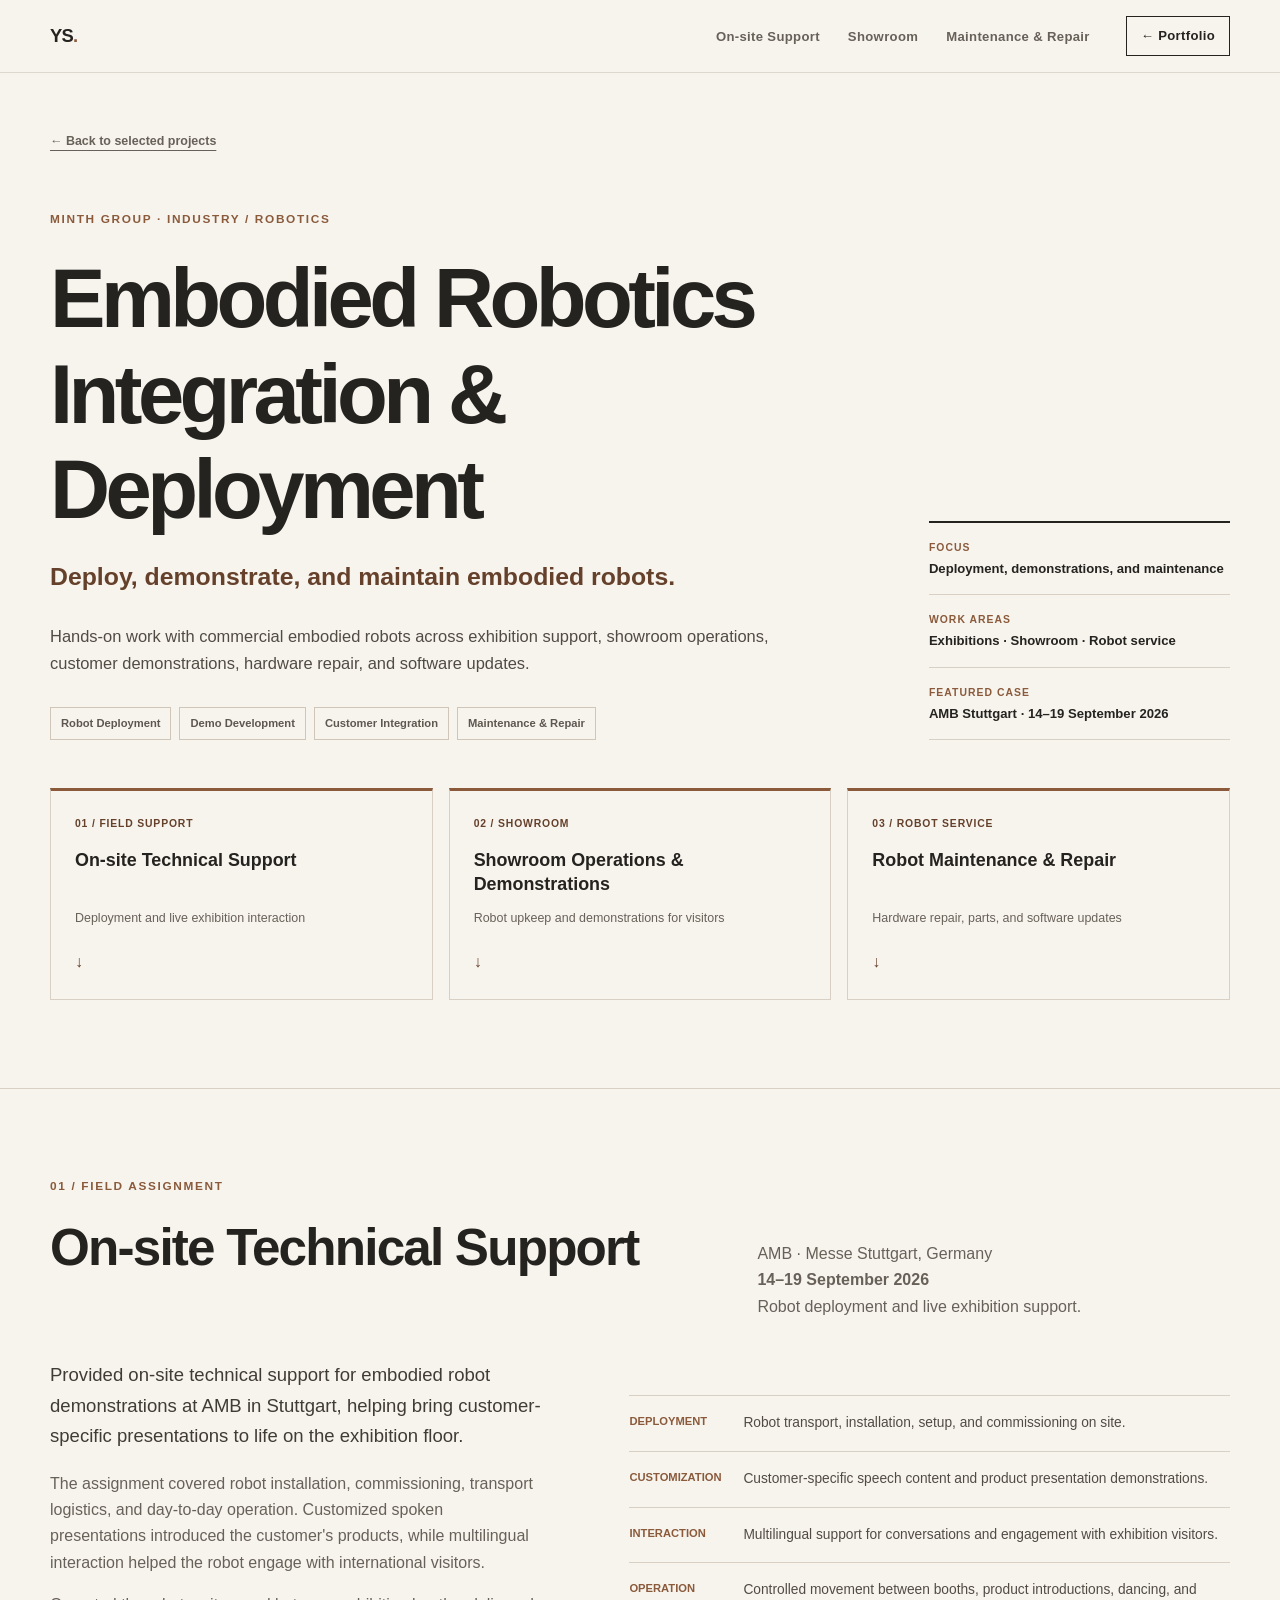
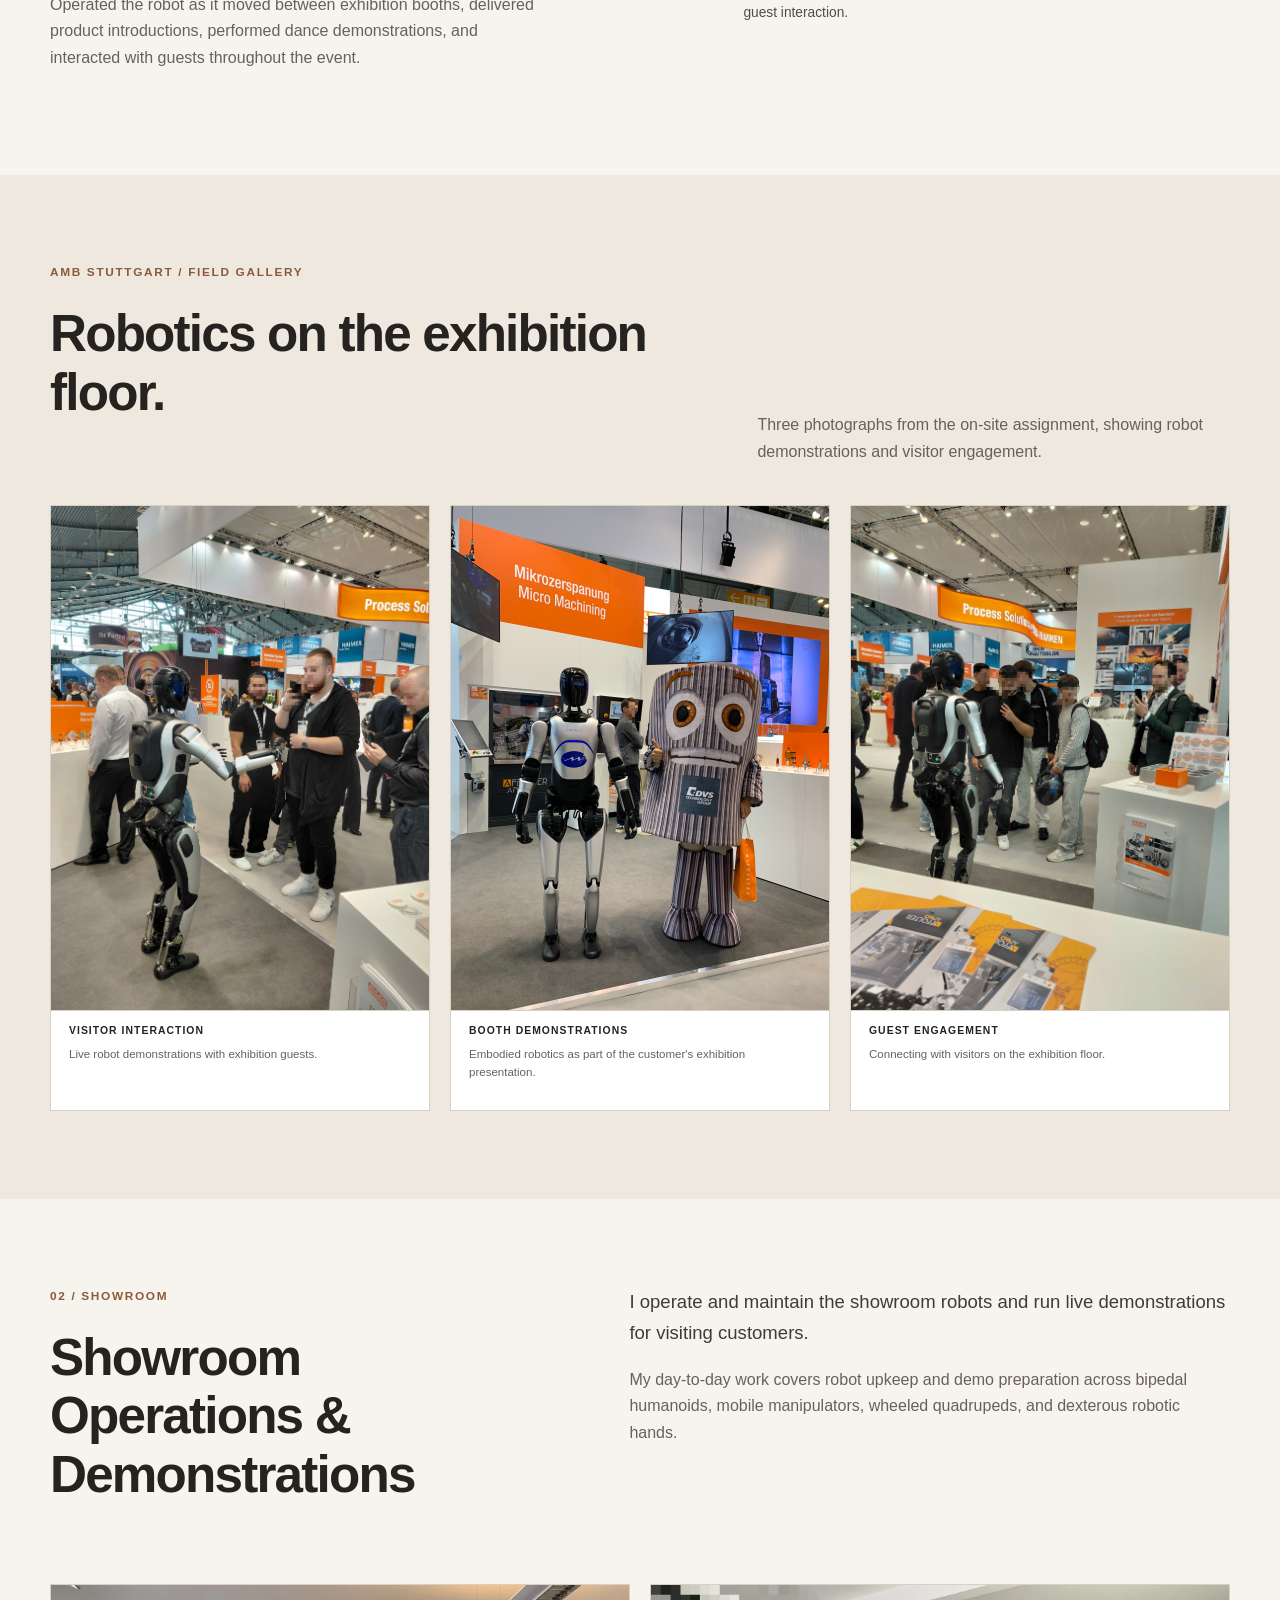
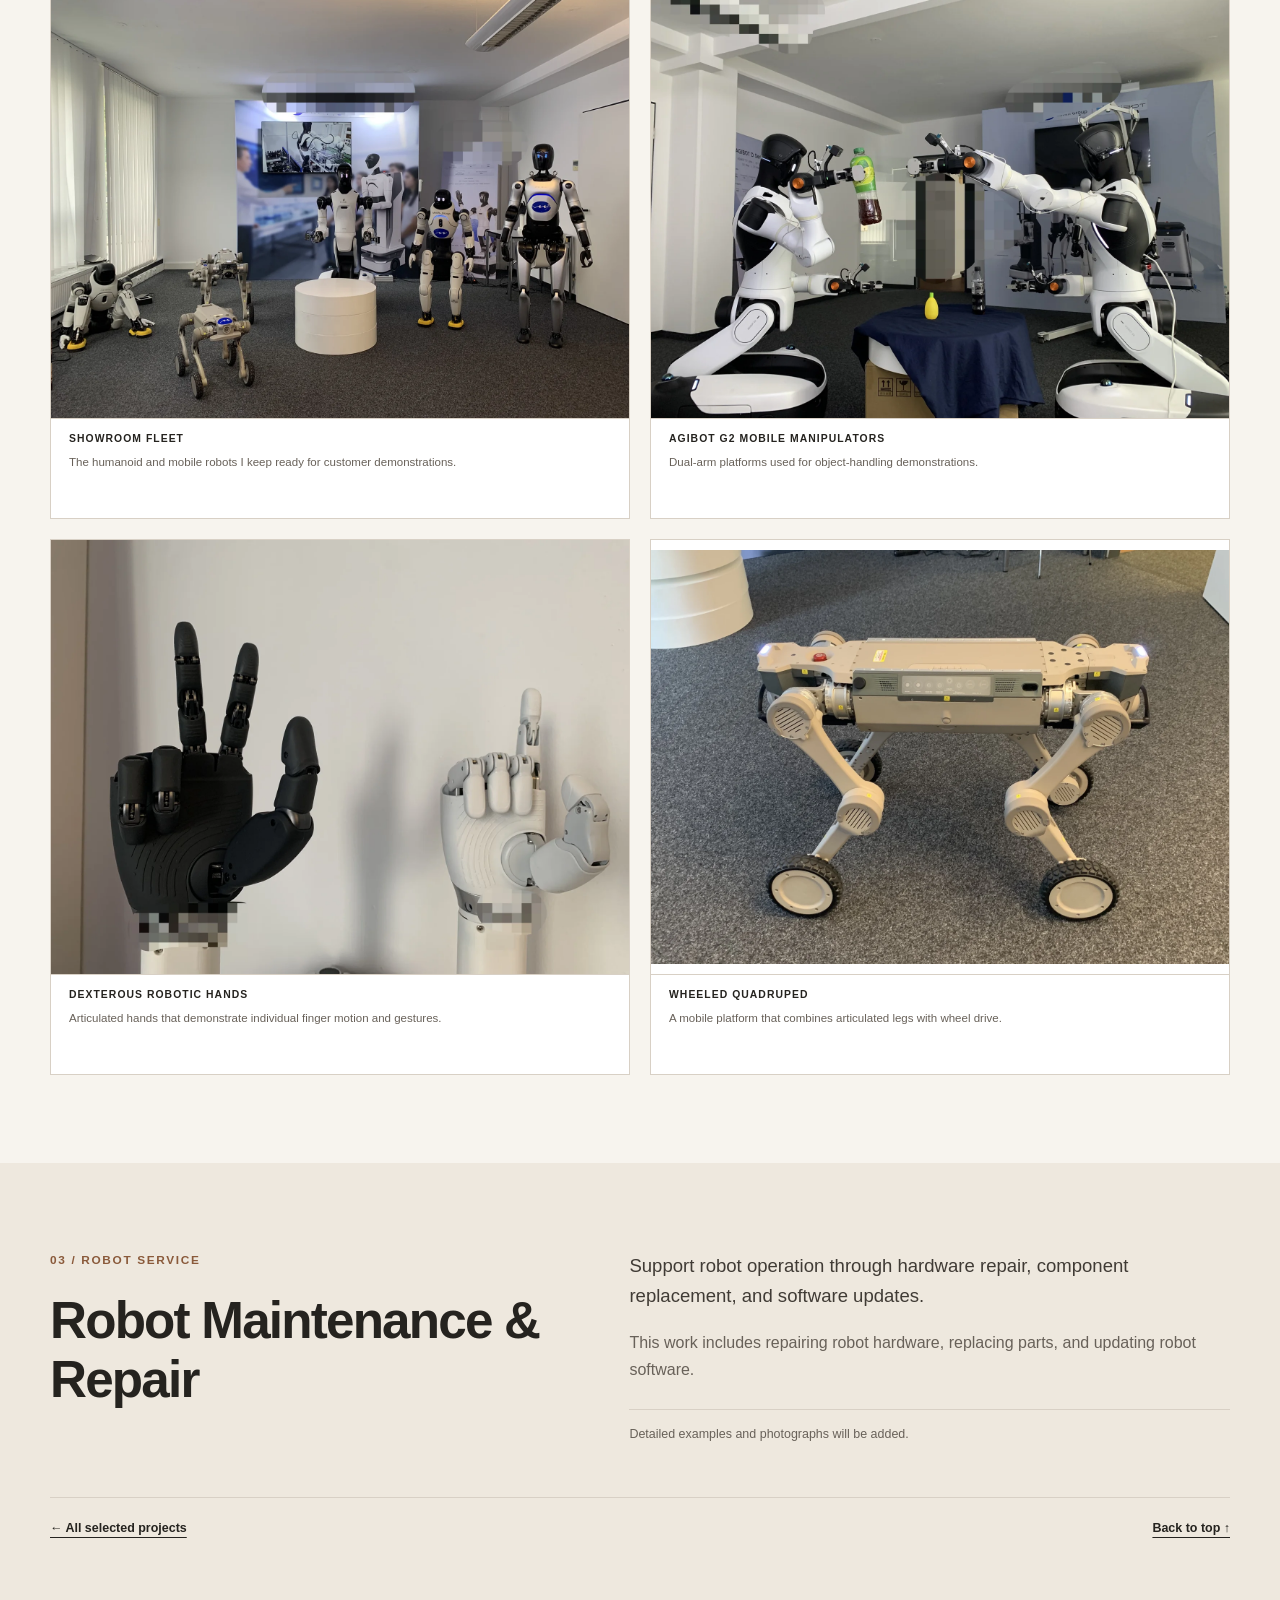
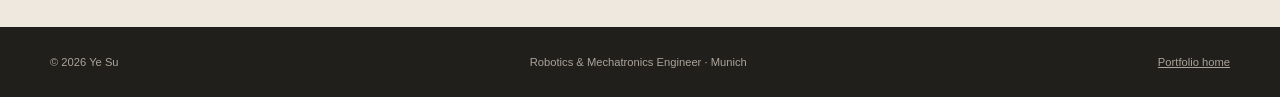
==== commit a2c441f8: "Show robots maintained in the showroom" ====
--- a/projects/embodied-robotics.html
+++ b/projects/embodied-robotics.html
@@ -91,13 +91,31 @@
     </section>
 
     <section class="case-section" id="showroom" aria-labelledby="showroom-title">
-      <div class="container case-two-column">
-        <div><p class="section-index">02 / Showroom</p><h2 id="showroom-title">Showroom Operations &amp; Demonstrations</h2></div>
-        <div class="case-copy">
-          <p class="lead">Maintain showroom robots and present live demonstrations to visiting customers.</p>
-          <p>This work covers showroom robot upkeep, demo preparation, and presenting robot capabilities during customer visits.</p>
-          <p class="robotics-detail-note">Detailed examples and photographs will be added.</p>
-          <!-- Add showroom assignments and their photographs here. -->
+      <div class="container">
+        <div class="case-two-column">
+          <div><p class="section-index">02 / Showroom</p><h2 id="showroom-title">Showroom Operations &amp; Demonstrations</h2></div>
+          <div class="case-copy">
+            <p class="lead">I operate and maintain the showroom robots and run live demonstrations for visiting customers.</p>
+            <p>My day-to-day work covers robot upkeep and demo preparation across bipedal humanoids, mobile manipulators, wheeled quadrupeds, and dexterous robotic hands.</p>
+          </div>
+        </div>
+        <div class="robotics-gallery showroom-gallery">
+          <figure class="case-image">
+            <a href="../assets/projects/embodied-robotics/showroom-fleet.webp"><img src="../assets/projects/embodied-robotics/showroom-fleet.webp" alt="Humanoids and wheeled quadrupeds lined up in the showroom" width="1600" height="1200" loading="lazy"></a>
+            <figcaption><span>Showroom fleet</span>The humanoid and mobile robots I keep ready for customer demonstrations.</figcaption>
+          </figure>
+          <figure class="case-image">
+            <a href="../assets/projects/embodied-robotics/showroom-agibot-g2.webp"><img src="../assets/projects/embodied-robotics/showroom-agibot-g2.webp" alt="Two AGIBOT G2 robots facing each other, with one gripping a bottle" width="1600" height="1200" loading="lazy"></a>
+            <figcaption><span>AGIBOT G2 mobile manipulators</span>Dual-arm platforms used for object-handling demonstrations.</figcaption>
+          </figure>
+          <figure class="case-image">
+            <a href="../assets/projects/embodied-robotics/showroom-robotic-hands.webp"><img src="../assets/projects/embodied-robotics/showroom-robotic-hands.webp" alt="Two articulated five-finger robotic hands posed in different gestures" width="1600" height="1200" loading="lazy"></a>
+            <figcaption><span>Dexterous robotic hands</span>Articulated hands that demonstrate individual finger motion and gestures.</figcaption>
+          </figure>
+          <figure class="case-image">
+            <a href="../assets/projects/embodied-robotics/showroom-wheeled-quadruped.webp"><img src="../assets/projects/embodied-robotics/showroom-wheeled-quadruped.webp" alt="Quadruped robot with a wheel at the end of each articulated leg" width="1600" height="1144" loading="lazy"></a>
+            <figcaption><span>Wheeled quadruped</span>A mobile platform that combines articulated legs with wheel drive.</figcaption>
+          </figure>
         </div>
       </div>
     </section>
--- a/assets/css/style.css
+++ b/assets/css/style.css
@@ -25,6 +25,9 @@
 .robotics-responsibilities{margin-top:0}.robotics-responsibilities div{grid-template-columns:110px 1fr}.robotics-gallery{display:grid;grid-template-columns:repeat(3,minmax(0,1fr));gap:20px}.robotics-gallery figure{min-width:0}.robotics-gallery a{display:block}.robotics-gallery a:hover img{filter:brightness(.96)}.robotics-gallery figcaption{min-height:100px}
 @media(max-width:900px){.robotics-gallery{gap:12px}}
 @media(max-width:620px){.robotics-gallery{grid-template-columns:1fr;gap:24px}.robotics-gallery figcaption{min-height:0}.robotics-responsibilities div{grid-template-columns:95px 1fr;gap:14px}}
+.showroom-gallery{grid-template-columns:repeat(2,minmax(0,1fr));margin-top:36px}
+.showroom-gallery img{aspect-ratio:4/3;object-fit:cover}
+@media(max-width:620px){.showroom-gallery{grid-template-columns:1fr;margin-top:24px}}
 
 /* Project case study */
 .project-link.active-link{color:var(--accent-dark);text-decoration:none;transition:color .2s}.project-link.active-link:hover,.project-link.active-link:focus-visible{color:var(--ink);text-decoration:underline;text-underline-offset:5px}.case-study h2{font-size:clamp(2rem,4vw,3.35rem);font-weight:650}.case-study img{display:block;width:100%;height:auto}.back-link{white-space:nowrap}.case-back{display:inline-block;margin-bottom:58px;color:var(--muted);font-size:.78rem;font-weight:700;text-underline-offset:5px}.case-back:hover{color:var(--accent)}
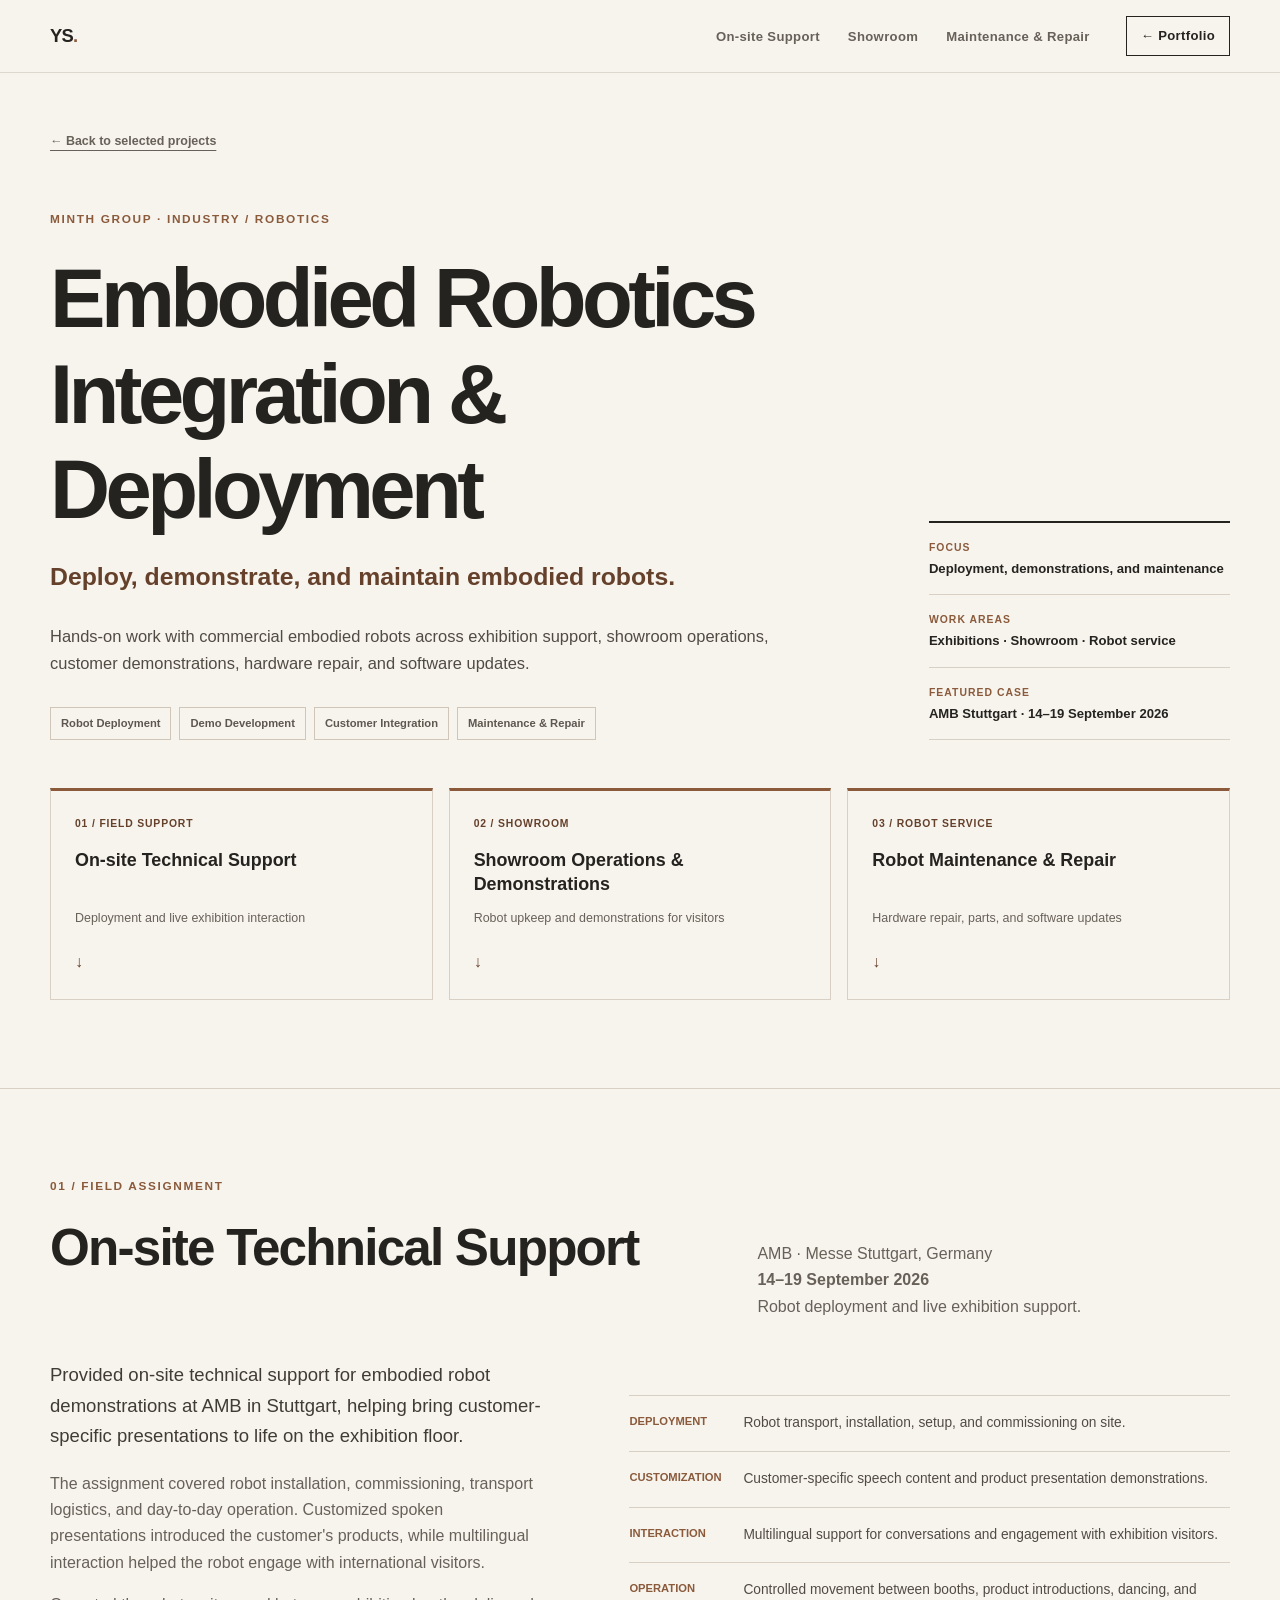
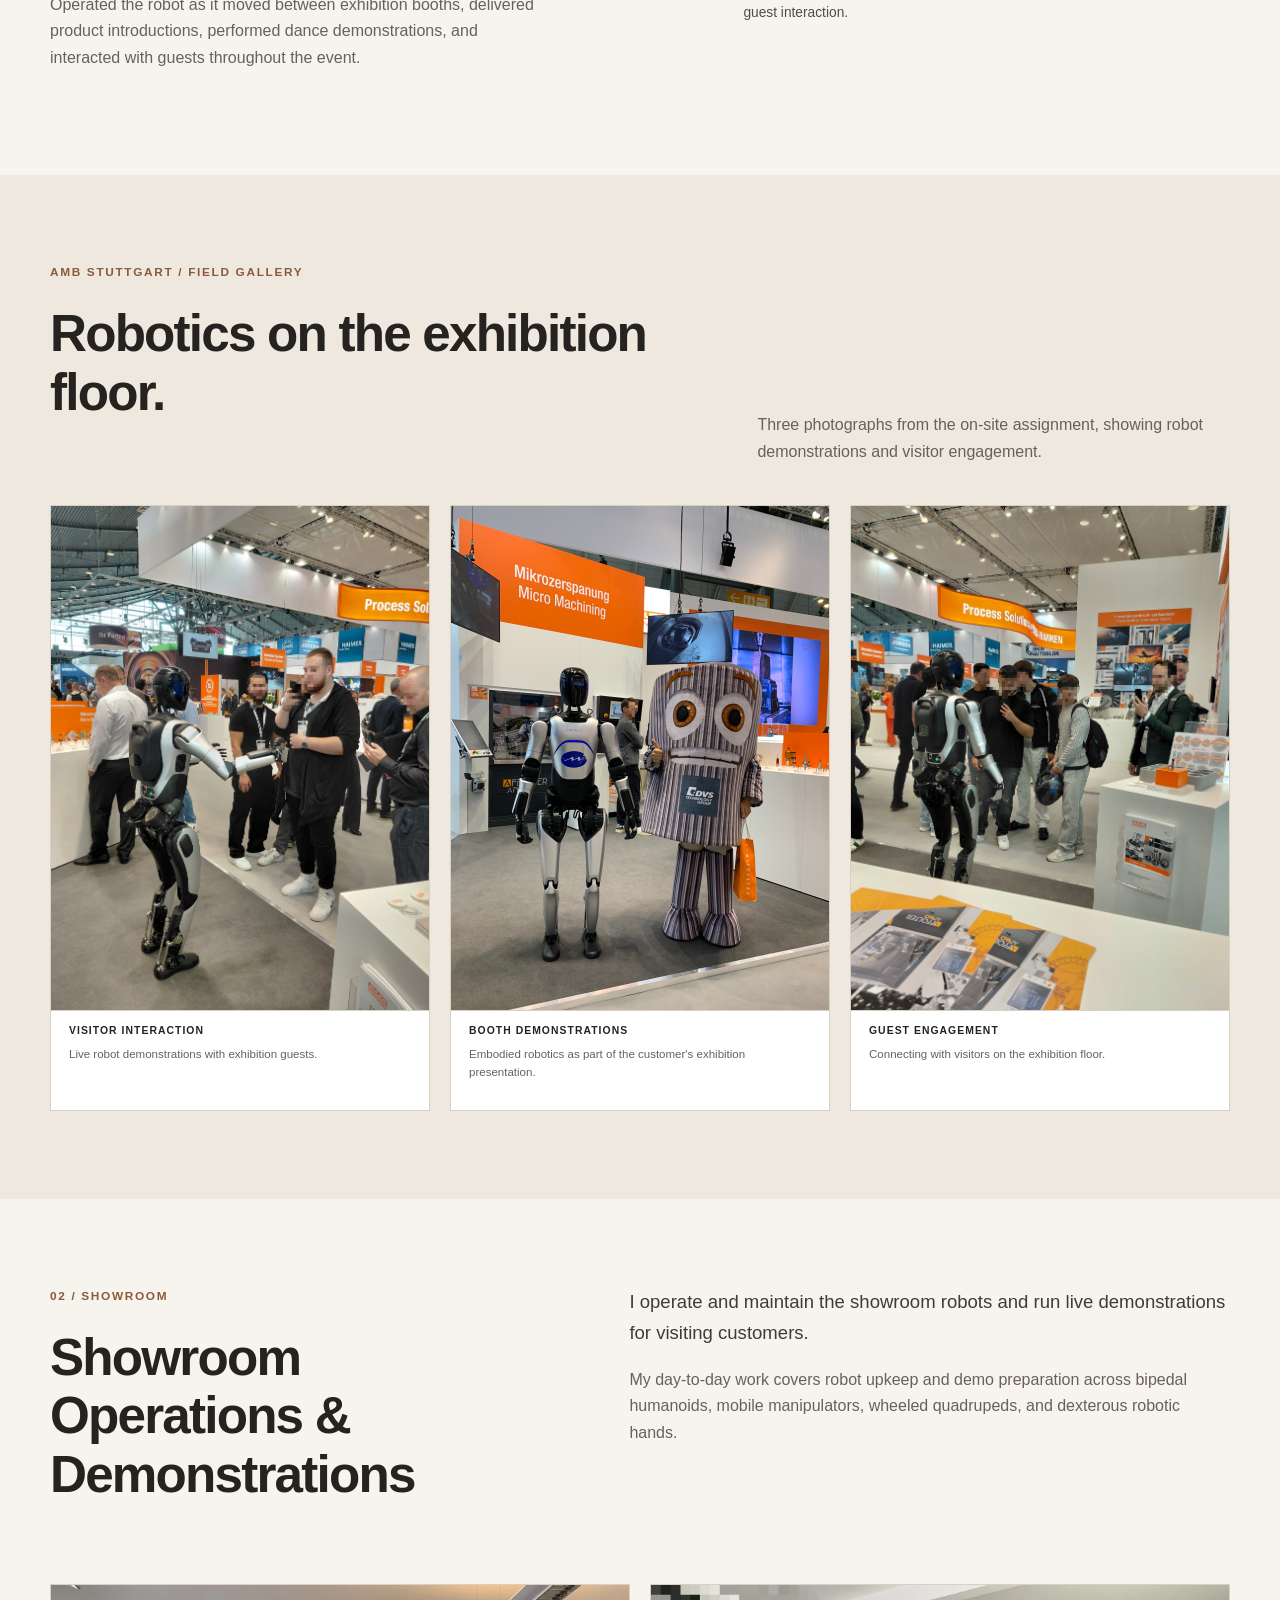
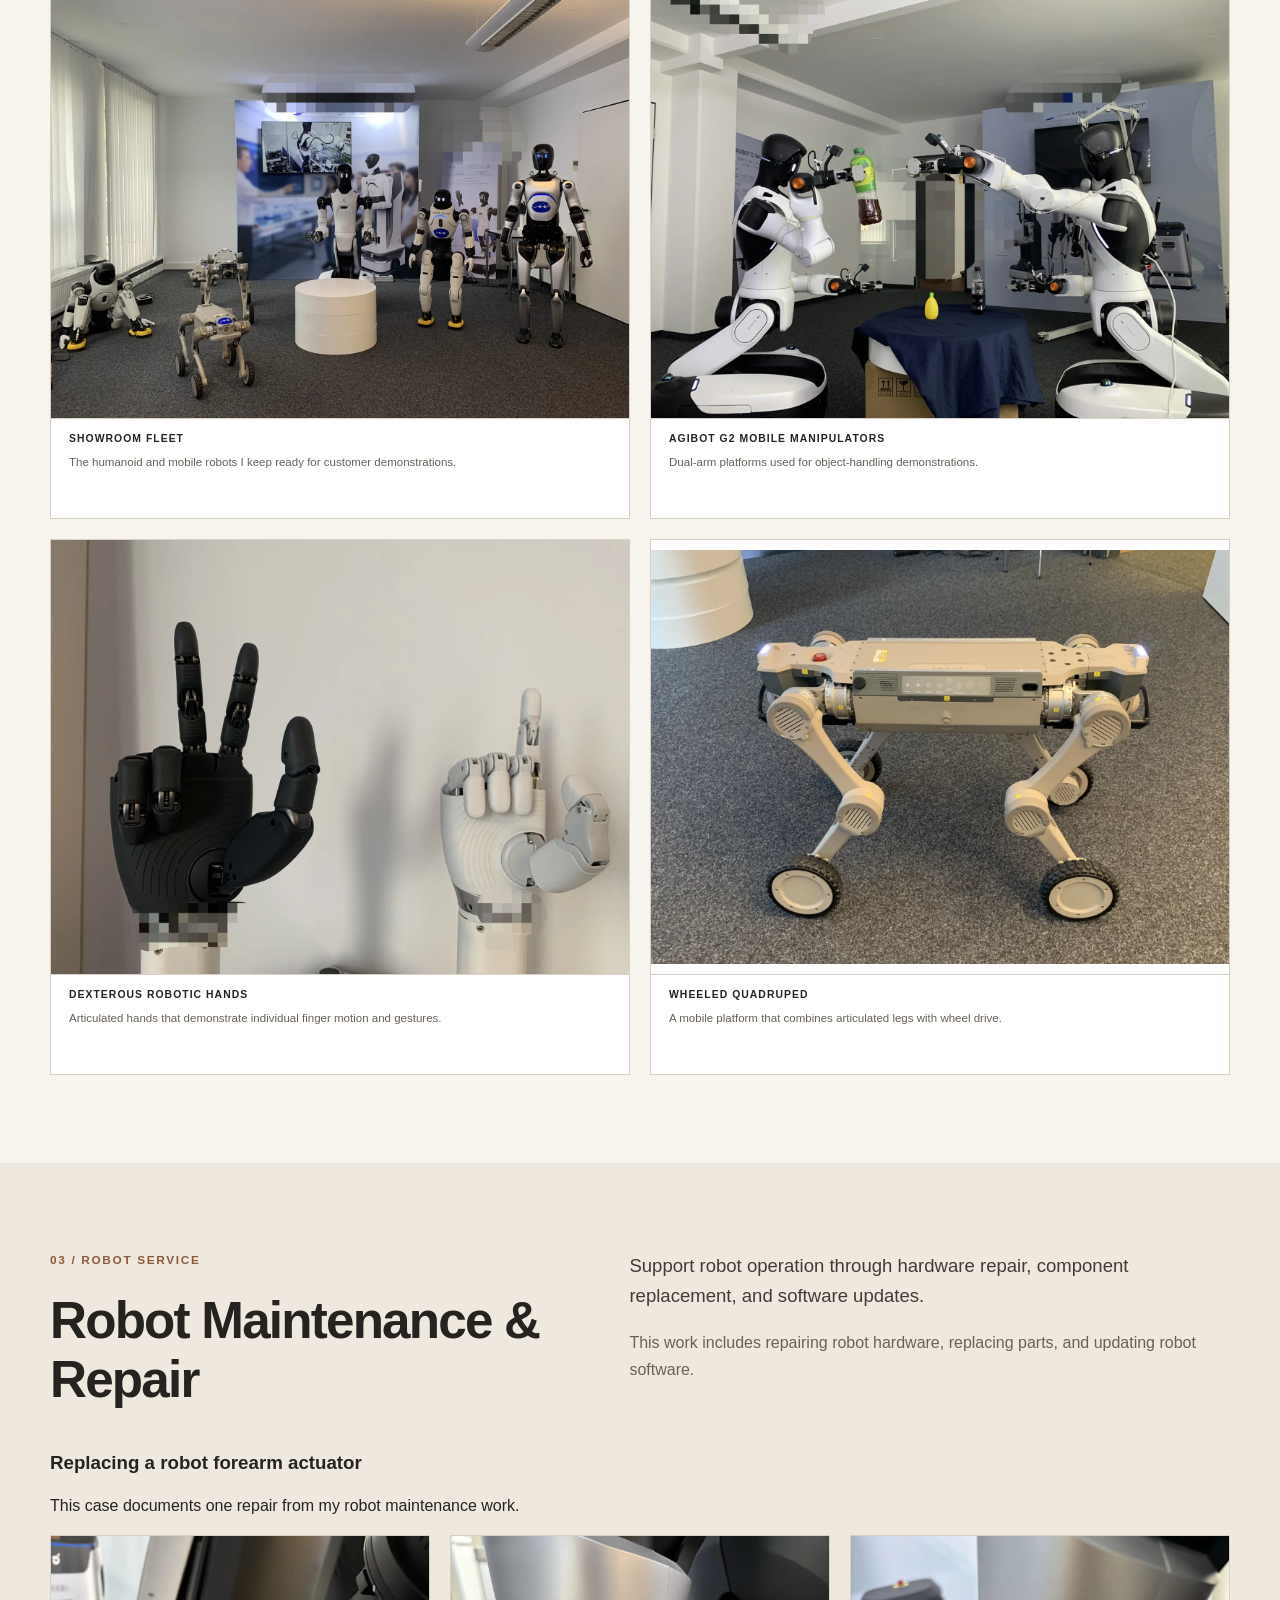
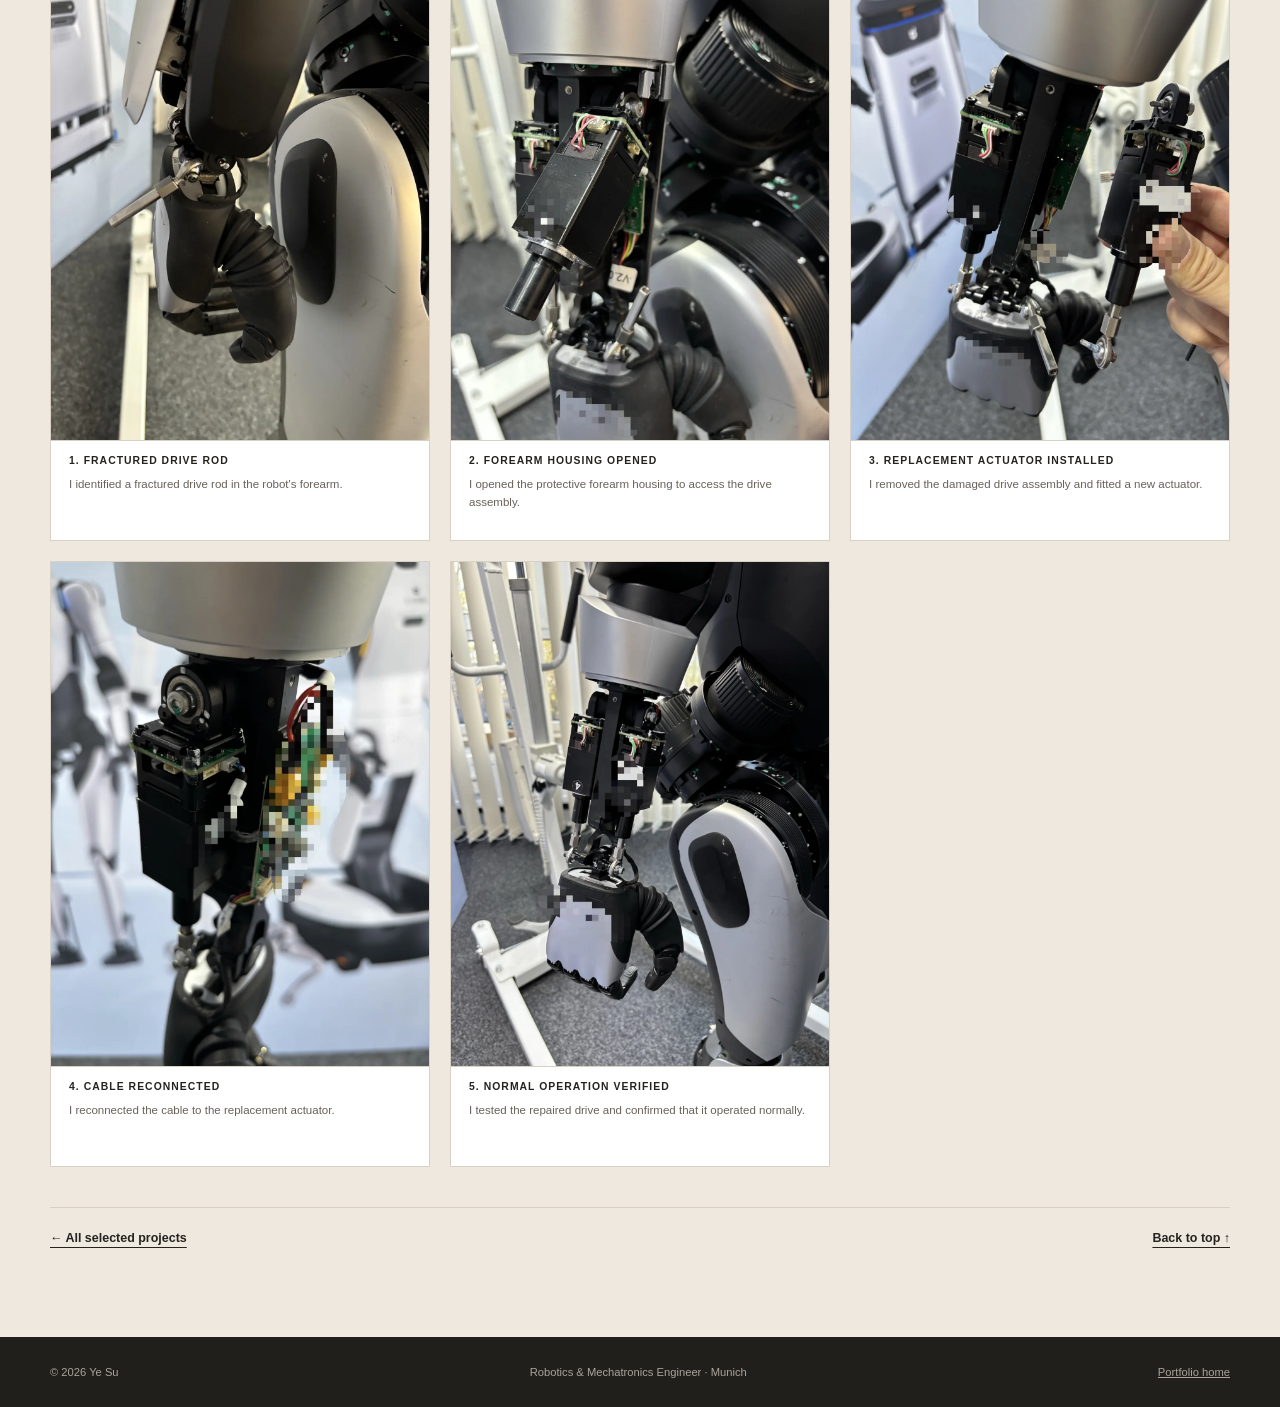
==== commit 3704eef4: "Document a robot forearm actuator repair" ====
--- a/projects/embodied-robotics.html
+++ b/projects/embodied-robotics.html
@@ -127,10 +127,34 @@
           <div class="case-copy">
             <p class="lead">Support robot operation through hardware repair, component replacement, and software updates.</p>
             <p>This work includes repairing robot hardware, replacing parts, and updating robot software.</p>
-            <p class="robotics-detail-note">Detailed examples and photographs will be added.</p>
-            <!-- Add documented repairs, component replacements, and software updates here. -->
           </div>
         </div>
+        <article aria-labelledby="forearm-repair-title">
+          <h3 id="forearm-repair-title">Replacing a robot forearm actuator</h3>
+          <p>This case documents one repair from my robot maintenance work.</p>
+          <div class="robotics-gallery">
+            <figure class="case-image">
+              <a href="../assets/projects/embodied-robotics/repair-broken-drive-rod.webp"><img src="../assets/projects/embodied-robotics/repair-broken-drive-rod.webp" alt="Broken metal drive rod near the robot's wrist" width="1200" height="1600" loading="lazy"></a>
+              <figcaption><span>1. Fractured drive rod</span>I identified a fractured drive rod in the robot's forearm.</figcaption>
+            </figure>
+            <figure class="case-image">
+              <a href="../assets/projects/embodied-robotics/repair-open-forearm.webp"><img src="../assets/projects/embodied-robotics/repair-open-forearm.webp" alt="Drive assembly and wiring exposed beneath the forearm housing" width="1200" height="1600" loading="lazy"></a>
+              <figcaption><span>2. Forearm housing opened</span>I opened the protective forearm housing to access the drive assembly.</figcaption>
+            </figure>
+            <figure class="case-image">
+              <a href="../assets/projects/embodied-robotics/repair-replacement-actuator.webp"><img src="../assets/projects/embodied-robotics/repair-replacement-actuator.webp" alt="Replacement actuator held beside the open forearm" width="1200" height="1600" loading="lazy"></a>
+              <figcaption><span>3. Replacement actuator installed</span>I removed the damaged drive assembly and fitted a new actuator.</figcaption>
+            </figure>
+            <figure class="case-image">
+              <a href="../assets/projects/embodied-robotics/repair-reconnected-cable.webp"><img src="../assets/projects/embodied-robotics/repair-reconnected-cable.webp" alt="Cable connector seated on the actuator circuit board" width="1200" height="1600" loading="lazy"></a>
+              <figcaption><span>4. Cable reconnected</span>I reconnected the cable to the replacement actuator.</figcaption>
+            </figure>
+            <figure class="case-image">
+              <a href="../assets/projects/embodied-robotics/repair-operation-check.webp"><img src="../assets/projects/embodied-robotics/repair-operation-check.webp" alt="Repaired forearm drive assembly and wrist linkage" width="1200" height="1600" loading="lazy"></a>
+              <figcaption><span>5. Normal operation verified</span>I tested the repaired drive and confirmed that it operated normally.</figcaption>
+            </figure>
+          </div>
+        </article>
         <nav class="project-footer-nav" aria-label="Portfolio navigation"><a href="../index.html#projects">← All selected projects</a><a href="#top">Back to top ↑</a></nav>
       </div>
     </section>
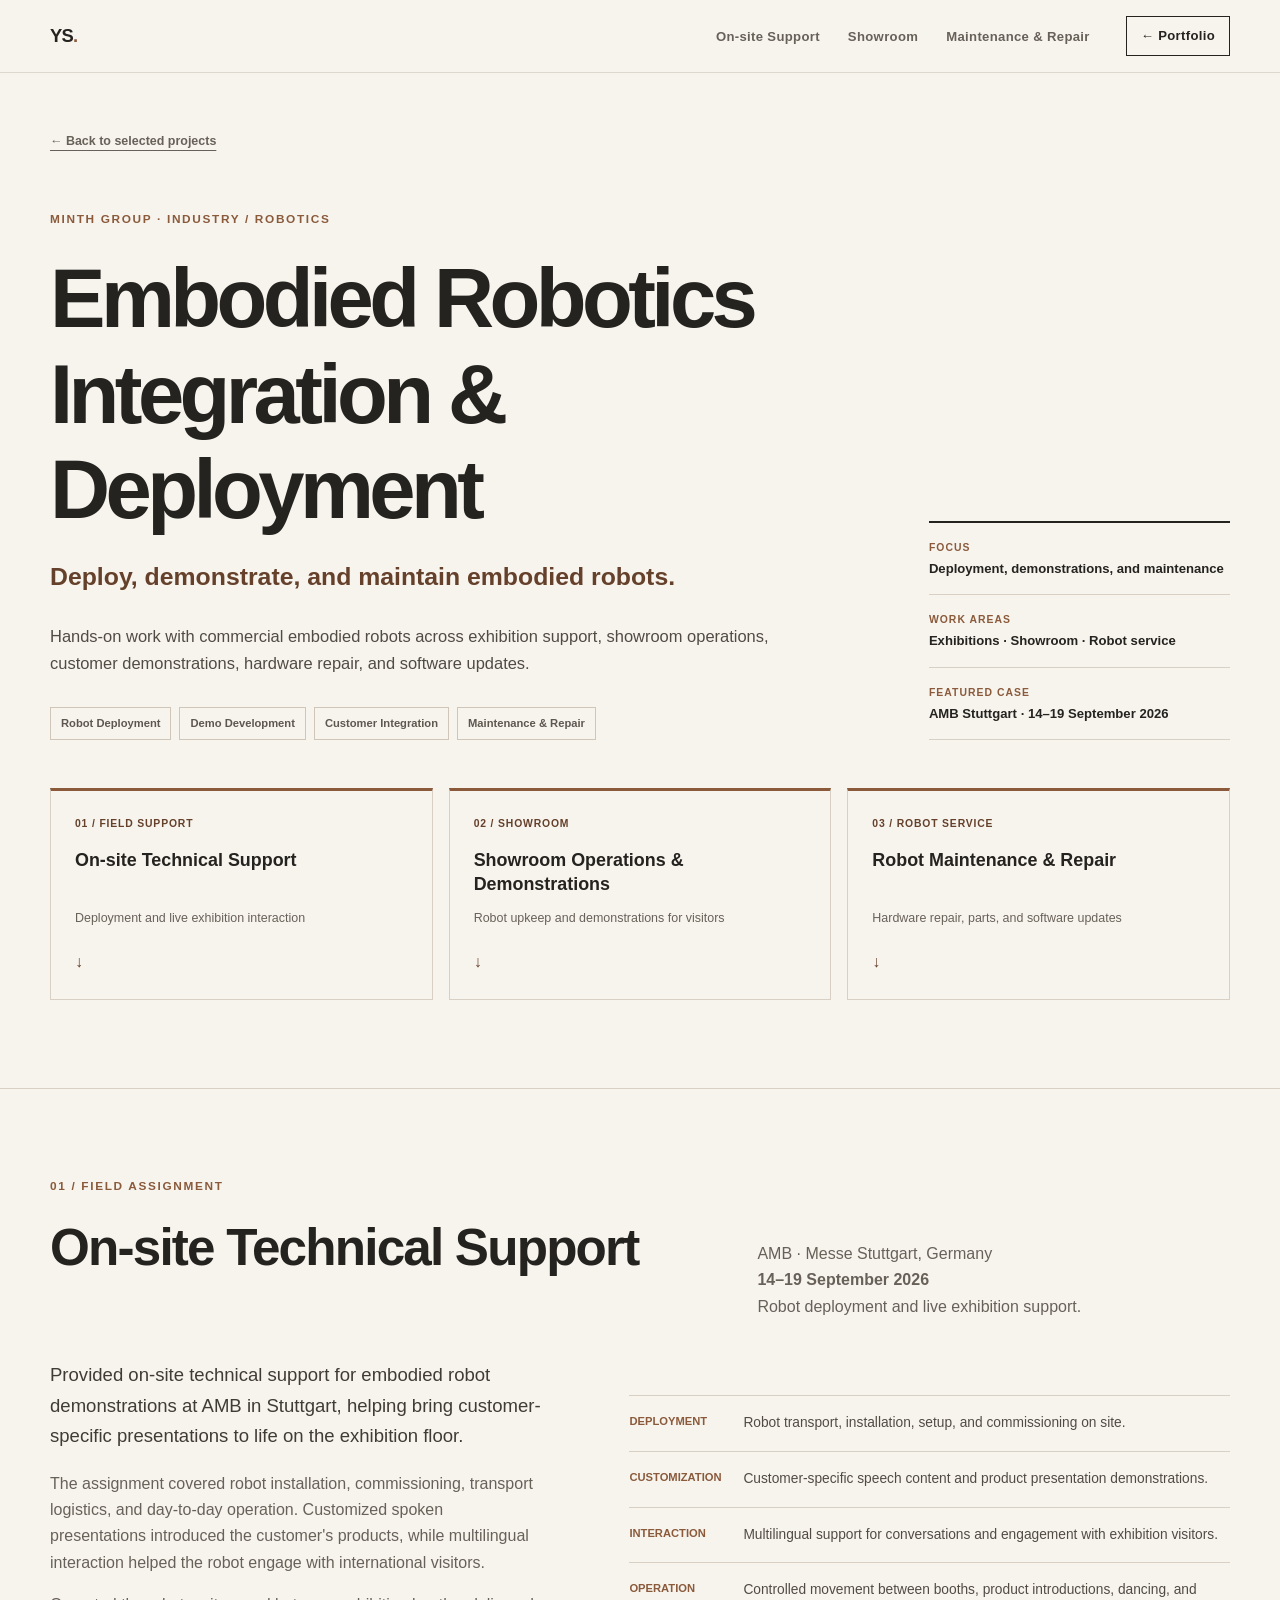
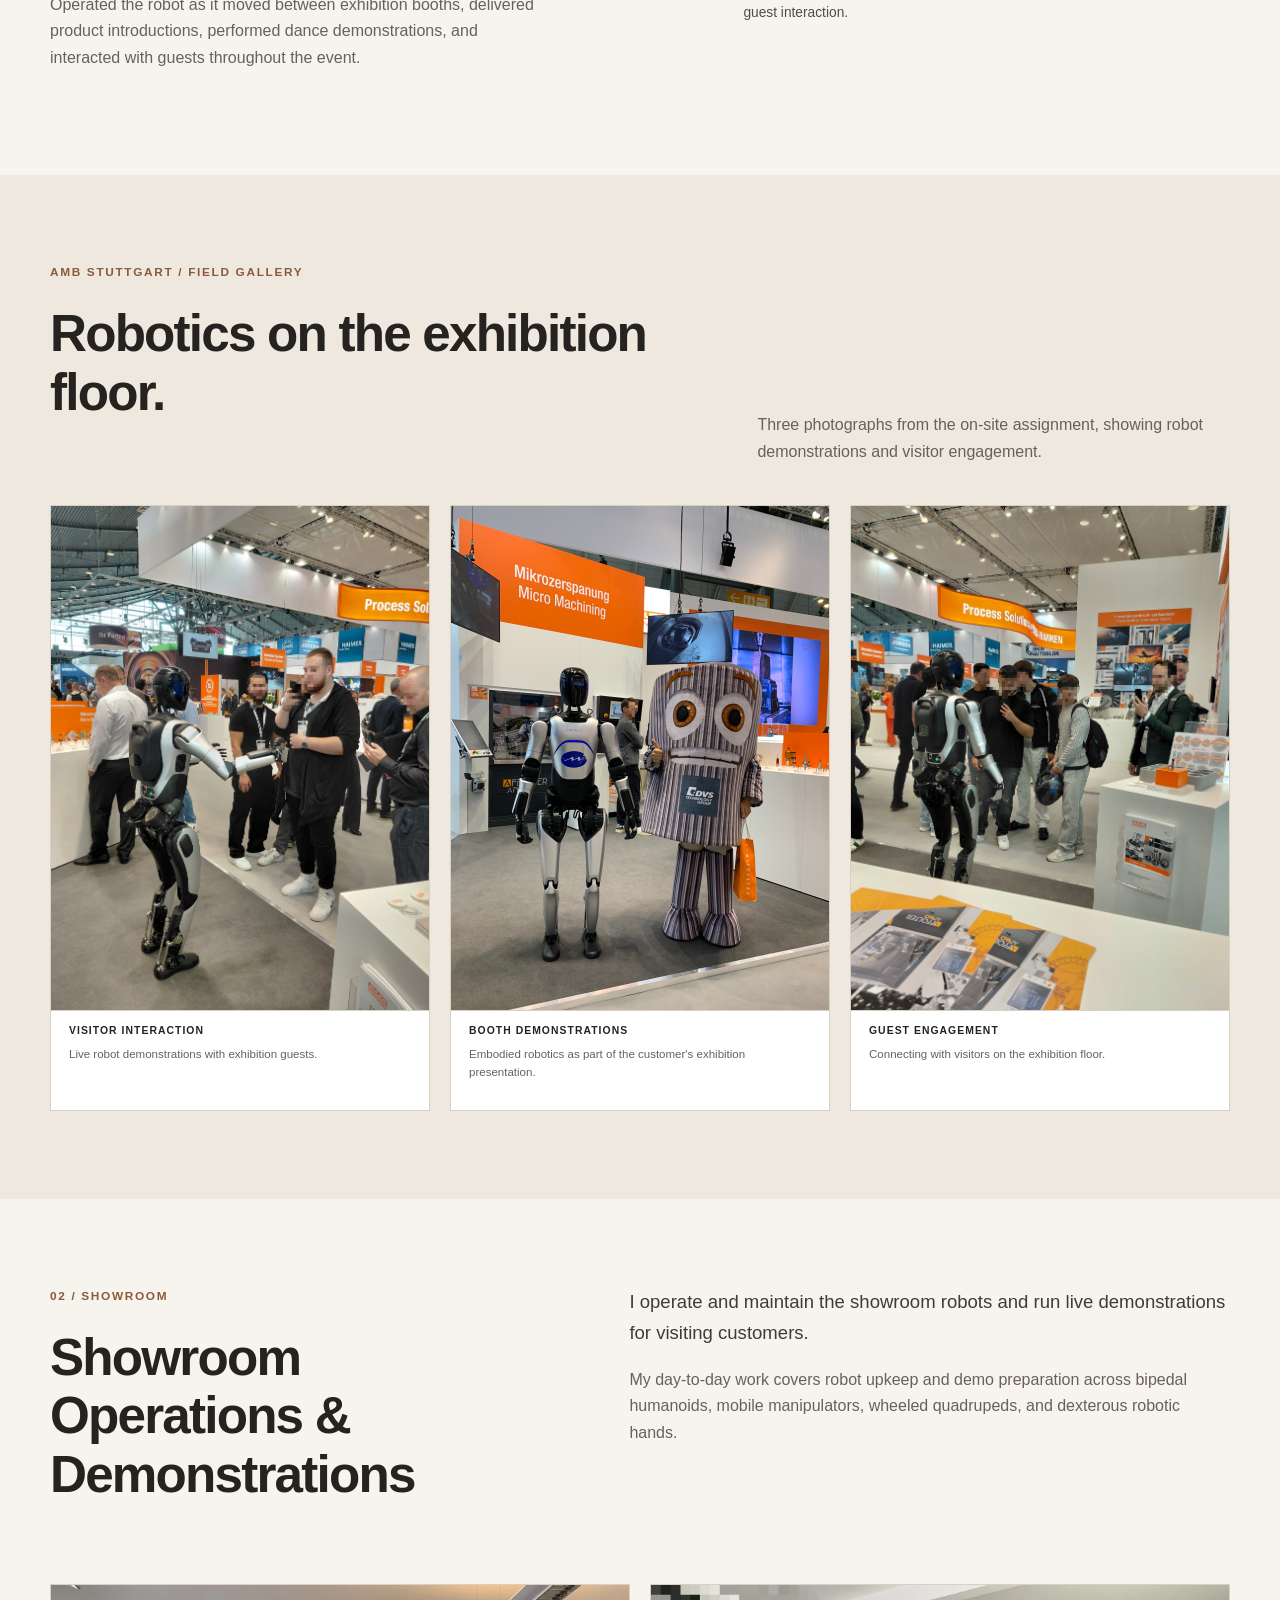
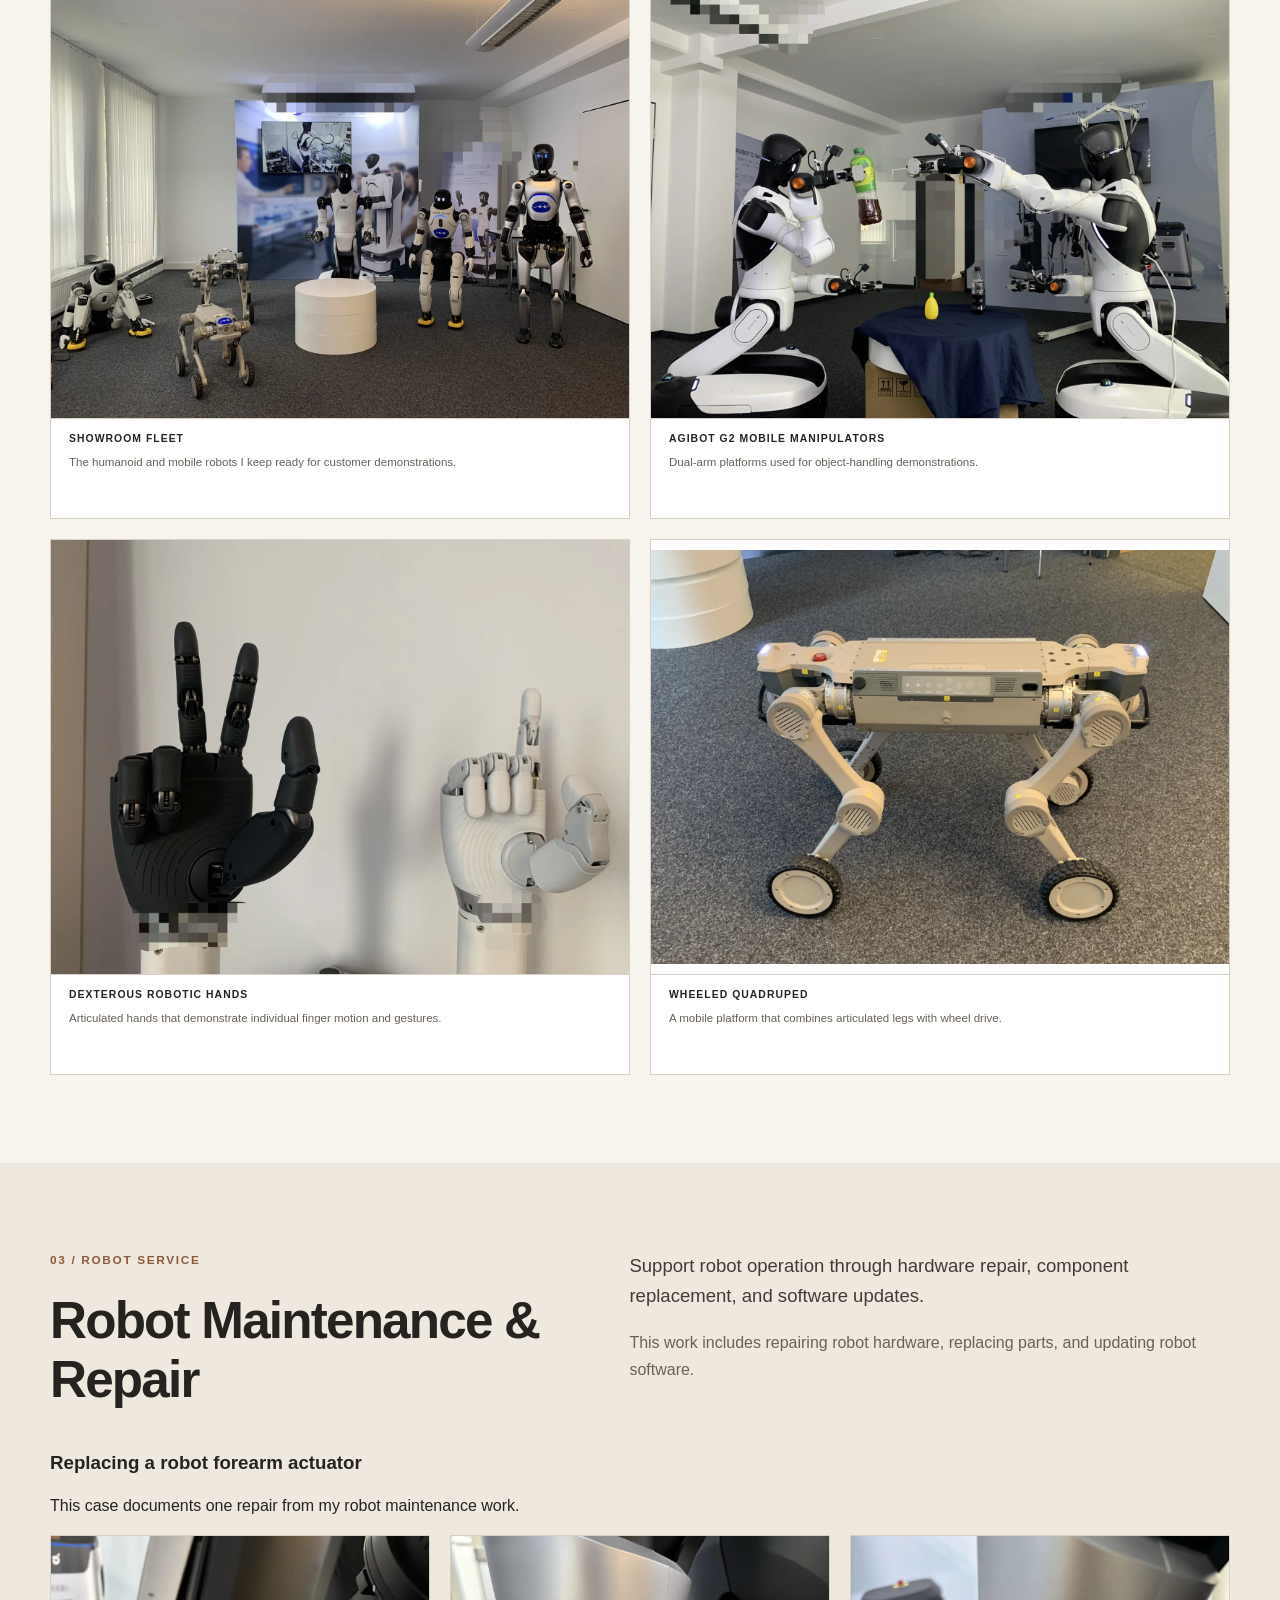
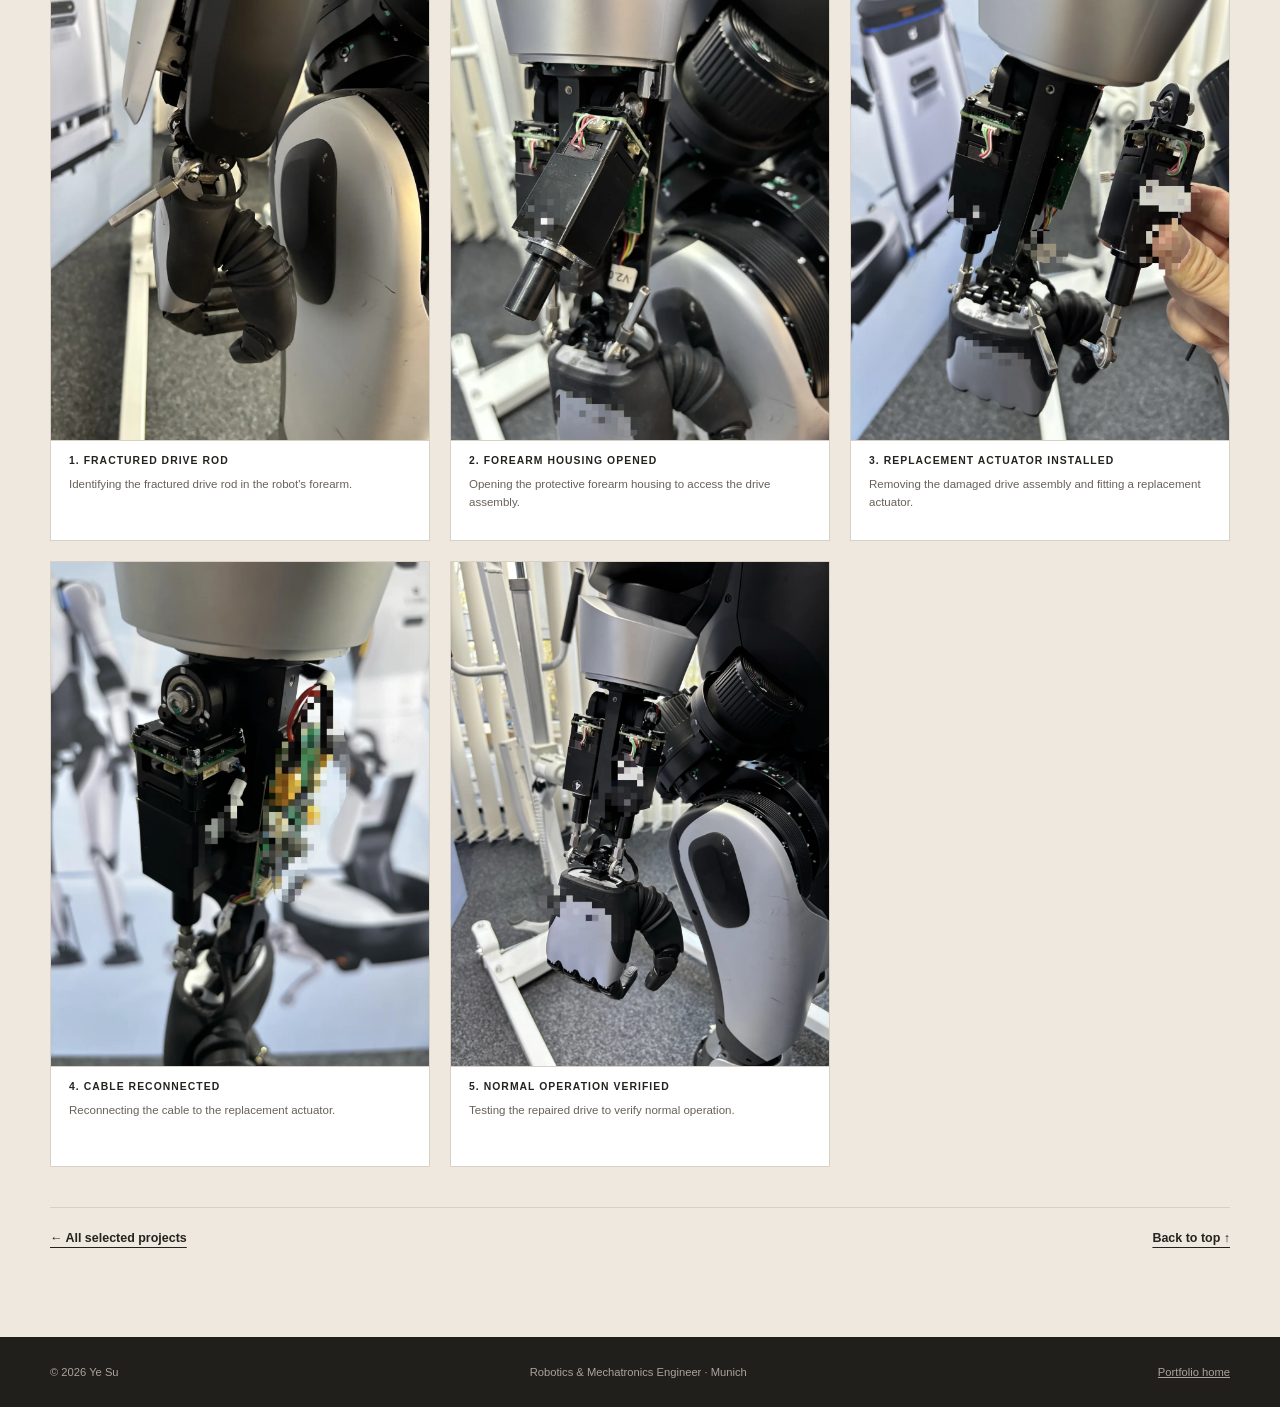
==== commit ec19321d: "Use objective phrasing for repair captions" ====
--- a/projects/embodied-robotics.html
+++ b/projects/embodied-robotics.html
@@ -135,23 +135,23 @@
           <div class="robotics-gallery">
             <figure class="case-image">
               <a href="../assets/projects/embodied-robotics/repair-broken-drive-rod.webp"><img src="../assets/projects/embodied-robotics/repair-broken-drive-rod.webp" alt="Broken metal drive rod near the robot's wrist" width="1200" height="1600" loading="lazy"></a>
-              <figcaption><span>1. Fractured drive rod</span>I identified a fractured drive rod in the robot's forearm.</figcaption>
+              <figcaption><span>1. Fractured drive rod</span>Identifying the fractured drive rod in the robot's forearm.</figcaption>
             </figure>
             <figure class="case-image">
               <a href="../assets/projects/embodied-robotics/repair-open-forearm.webp"><img src="../assets/projects/embodied-robotics/repair-open-forearm.webp" alt="Drive assembly and wiring exposed beneath the forearm housing" width="1200" height="1600" loading="lazy"></a>
-              <figcaption><span>2. Forearm housing opened</span>I opened the protective forearm housing to access the drive assembly.</figcaption>
+              <figcaption><span>2. Forearm housing opened</span>Opening the protective forearm housing to access the drive assembly.</figcaption>
             </figure>
             <figure class="case-image">
               <a href="../assets/projects/embodied-robotics/repair-replacement-actuator.webp"><img src="../assets/projects/embodied-robotics/repair-replacement-actuator.webp" alt="Replacement actuator held beside the open forearm" width="1200" height="1600" loading="lazy"></a>
-              <figcaption><span>3. Replacement actuator installed</span>I removed the damaged drive assembly and fitted a new actuator.</figcaption>
+              <figcaption><span>3. Replacement actuator installed</span>Removing the damaged drive assembly and fitting a replacement actuator.</figcaption>
             </figure>
             <figure class="case-image">
               <a href="../assets/projects/embodied-robotics/repair-reconnected-cable.webp"><img src="../assets/projects/embodied-robotics/repair-reconnected-cable.webp" alt="Cable connector seated on the actuator circuit board" width="1200" height="1600" loading="lazy"></a>
-              <figcaption><span>4. Cable reconnected</span>I reconnected the cable to the replacement actuator.</figcaption>
+              <figcaption><span>4. Cable reconnected</span>Reconnecting the cable to the replacement actuator.</figcaption>
             </figure>
             <figure class="case-image">
               <a href="../assets/projects/embodied-robotics/repair-operation-check.webp"><img src="../assets/projects/embodied-robotics/repair-operation-check.webp" alt="Repaired forearm drive assembly and wrist linkage" width="1200" height="1600" loading="lazy"></a>
-              <figcaption><span>5. Normal operation verified</span>I tested the repaired drive and confirmed that it operated normally.</figcaption>
+              <figcaption><span>5. Normal operation verified</span>Testing the repaired drive to verify normal operation.</figcaption>
             </figure>
           </div>
         </article>
